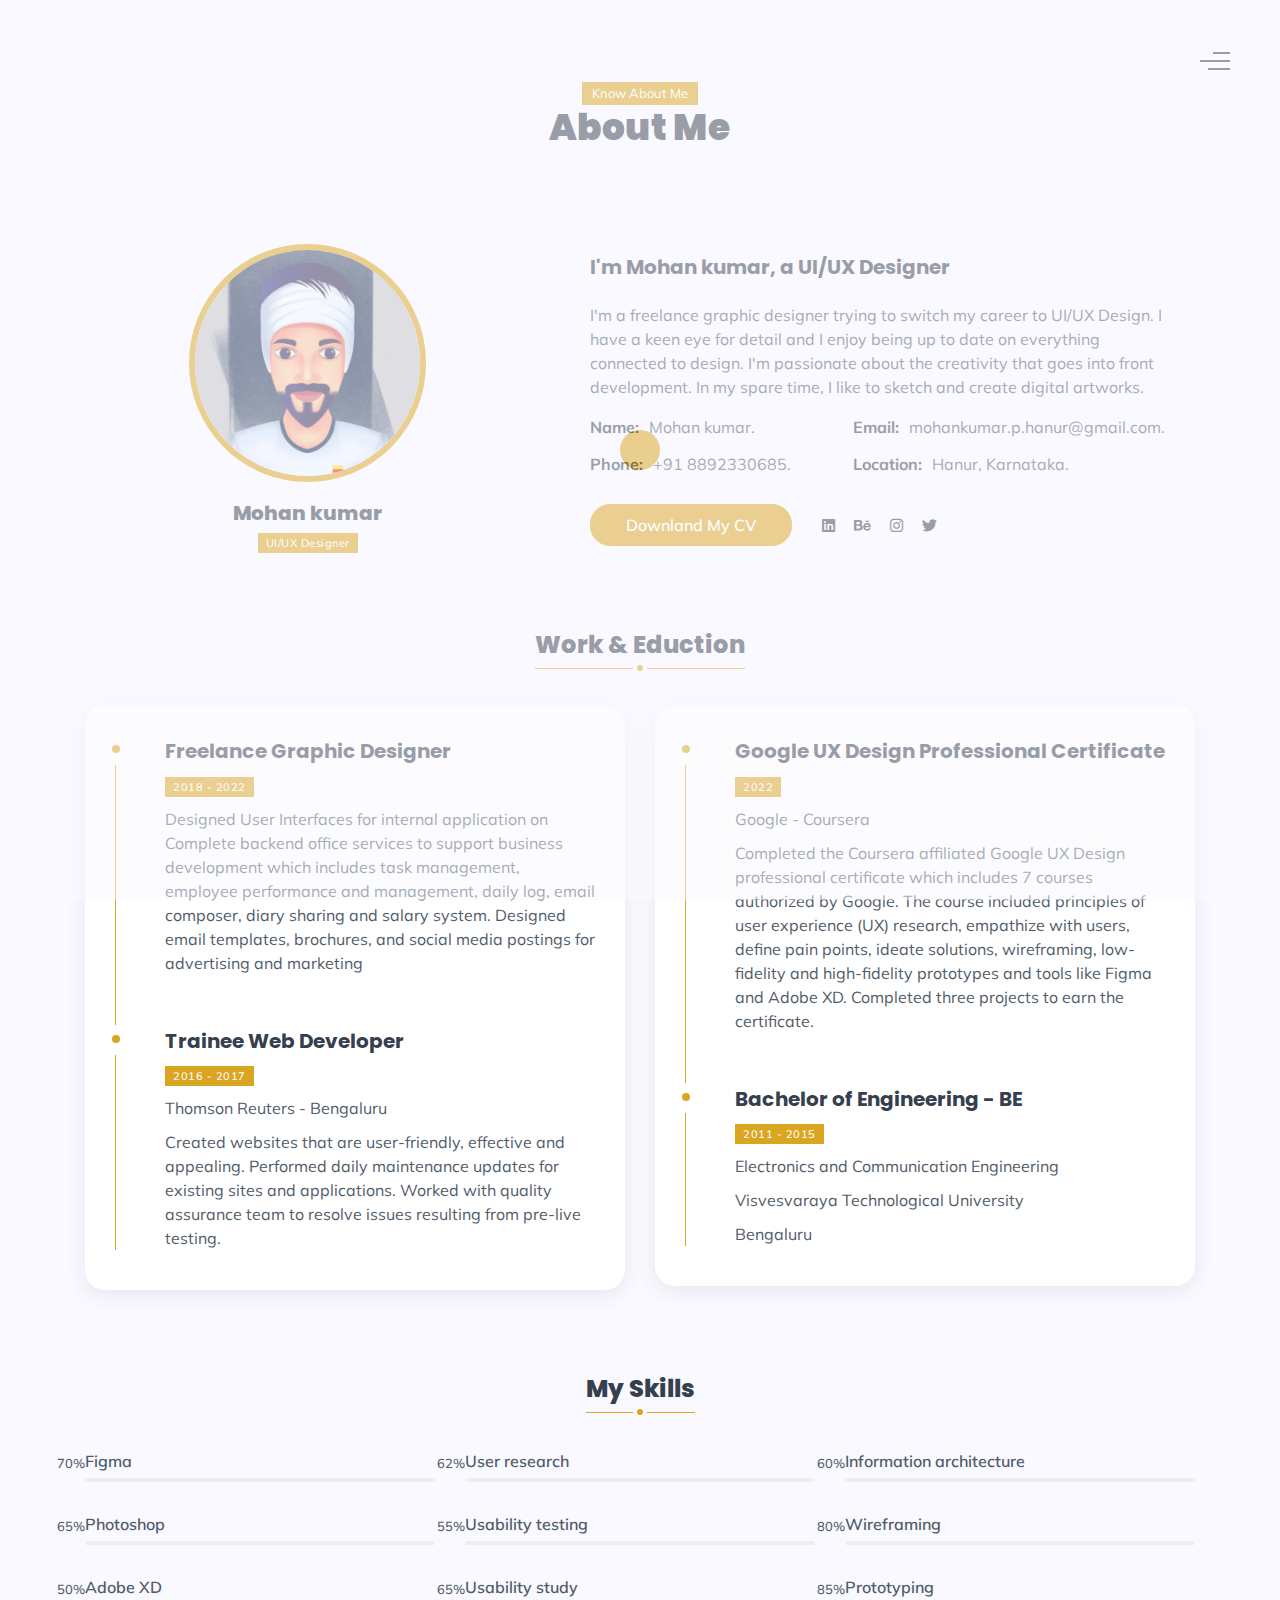
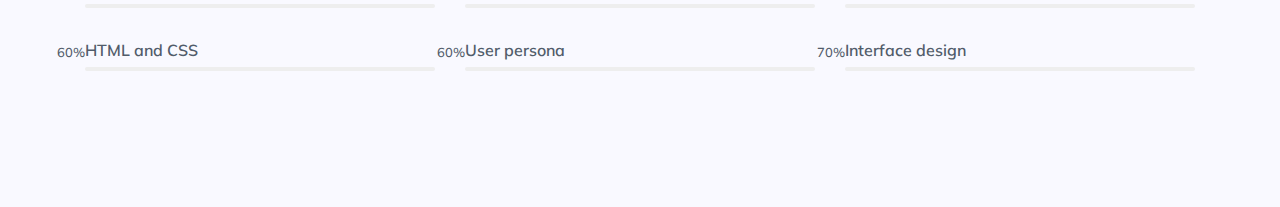
==== about.html @ a1be1181 "Updated portfolio" ====
<!doctype html>
<html lang="en">

<head>
    <!-- Meta -->
    <meta charset="UTF-8">
    <meta name="viewport" content="width=device-width, initial-scale=1.0">
    <meta http-equiv="X-UA-Compatible" content="ie=edge">

    <!-- favicon -->
    <link rel="icon" sizes="16x16" href="assets/img/faviconn.png">

    <!-- Title -->
    <title> Mohan kumar </title>

    <!-- CSS Plugins -->
    <link rel="stylesheet" href="assets/css/all.css">
    <link rel="stylesheet" href="assets/css/elegant-font-icons.css">
    <link rel="stylesheet" href="assets/css/bootstrap.min.css">
    <link rel="stylesheet" href="assets/css/magnific-popup.css">
    <link rel="stylesheet" href="assets/css/owl.carousel.css">
    <link rel="stylesheet" href="assets/css/animate.css">

    <!-- Font Google -->
    <link href="https://fonts.googleapis.com/css?family=Poppins:300,400,500,600,700,800,900&display=swap" rel="stylesheet">
    <link href="https://fonts.googleapis.com/css?family=Muli:300,400,500,600,700,800,900&display=swap" rel="stylesheet">

    <!-- main style -->
    <link rel="stylesheet" href="assets/css/style.css">
    <link rel="stylesheet" href="assets/css/colors/color-6.css">
    <link rel="stylesheet" href="assets/css/custom.css">
</head>

<body>

    <!--Menu-->
    <div class="main-menu fixed-top">
        <nav class="nav-menu">
            <ul class="menu">
                <li><a href="index.html">Home</a></li>
                <li><a href="about.html" class="active">About</a></li>
                
                <li><a href="works.html">Works</a></li>
                
                <li><a href="contact.html">Contact</a></li>
            </ul>
        </nav>
        <!--hamburger-menu-->
        <a class="hamburger-menu js-toggle-menu" href="#" >
            <div class="g-lines">
                <span class="line line-dark"></span>
                <span class="line line-dark"></span>
                <span class="line line-dark"></span>
            </div>
        </a>
    </div>

    <!-- About-->
    <div class="section">
        <div class="container">
            <!--Section title-->
            <div class="row" >
                <div class="col-12">
                    <div class="section-heading">
                        <p class="section-description bg-base-color">Know About Me</p>
                        <h2 class="section-title">About Me</h2>
                    </div>
                </div>
            </div>
            <!--about-info-->
            <div class="row d-flex align-items-center mb-50 wow customFadeInUp slow">
                <div class="col-lg-5">
                    <div class="row">
                        <div class="profile">
                            <img src="assets/img/bg/profile.jpg" alt="mohan">

                        </div>
                        <div class="follow">
                            <h5>Mohan kumar</h5>
                            <small class="bg-base-color"> UI/UX Designer</small>
                        </div>
                        <!-- <div class="col-6">
                            <div class="about-box">
                                <h2 class="base-color">120</h2>
                                <li><a href="#"><i class="fab fa-linkedin"></i></a></li>

                                <p>Projects Complated</p>
                            </div>
                        </div>
                        <div class="col-6">
                            <div class="about-box">
                                <h2 class="base-color">400</h2>
                                <p>Cups of coffee</p>
                            </div>
                        </div>
                        <div class="col-6">
                            <div class="about-box">
                                <h2 class="base-color">15</h2>
                                <p>awards won</p>
                            </div>
                        </div>
                        <div class="col-6">
                            <div class="about-box">
                                <h2 class="base-color">430</h2>
                                <p>Satisfied Clients</p>
                            </div>
                        </div> -->
                    </div> 
                </div>
                <div class="col-lg-7 ">
                    <div class="about-info">
                        <h5>I'm Mohan kumar, a UI/UX Designer</h5>
                        <p>I'm a freelance graphic designer trying to switch my career to UI/UX Design. 
                        I have a keen eye for detail and I enjoy being up to date on everything connected to design. I'm passionate about the creativity that goes into front development. 
                        In my spare time, I like to sketch and create digital artworks.</p>
                        <div class="g-listes">
                            <ul class="liste">
                                <li><span>Name:</span>Mohan kumar.</li>
                                <li><span>Phone:</span>+91 8892330685.</li>
                                
                            </ul>
                            <ul class="liste">
                                <li><span>Email:</span>mohankumar.p.hanur@gmail.com.</li>
                                <li><span>Location:</span>Hanur, Karnataka.</li>
                               
                            </ul>
                        </div>
                        <div class="g-bottom">
                            <a href="assets/pdf/Mohan_kumar_cv.pdf" class="btn-custom"  download>Downland My CV</a>
                            <ul class="social-icons  list-inline">
                                <li><a href="https://www.linkedin.com/in/mohan-kumar-p-51710995/" target="_blank"><i class="fab fa-linkedin"></i></a></li>
                                <li><a href="https://www.behance.net/mohanartsy" target="_blank"><i class="fab fa-behance"></i></a></li>
                                <li><a href="https://www.instagram.com/mohanartsy/" target="_blank"><i class="fab fa-instagram"></i></a></li>
                                
                                <li><a href="https://twitter.com/mohanartsy" target="_blank"><i class="fab fa-twitter"></i></a></li>
                                <!-- <li><a href="#"><i class="fab fa-dribbble"></i></a></li> -->
                            </ul>
                        </div>
                    </div>
                </div>
               
            </div>
          
            <!--Work & Eduction-->
            <div class="section-sub-heading">
                <h4 class="section-sub-title"> Work & Eduction</h4>
            </div>
            <div class="row mb-50">
                <div class="col-md-6 wow customFadeInUp  delay-0-2s slow">
                    <div class="timeline">
                        <div class="timeline-item">
                            <div class="icon"></div>
                            <div class="box">
                                <h5>Freelance Graphic Designer </h5>
                                <small class="bg-base-color"> 2018 - 2022</small>
                                <p>
                                    Designed User Interfaces for internal application on Complete backend office 
                                    services to support business development which includes task 
                                    management, employee performance and management, daily 
                                    log, email composer, diary sharing and salary system.
                                    Designed email templates, brochures, and social media postings for advertising and marketing
                                </p>
                            </div>
                        </div>
                        <div class="timeline-item">
                            <div class="icon"></div>
                            <div class="box">
                                <h5>Trainee Web Developer</h5>
                                <small class="bg-base-color"> 2016 - 2017</small>
                                <p>Thomson Reuters - Bengaluru</p>
                                <p>Created websites that are user-friendly, effective and appealing. 
                                    Performed daily maintenance updates for existing sites and applications.
                                    <!-- Fixed bugs from existing websites and implemented enhancements that significantly improved web functionality and speed. -->
                                    Worked with quality assurance team to resolve issues resulting from pre-live testing.
                                </p>
                            </div>
                        </div>
                        <!-- <div class="timeline-item">
                            <div class="icon"></div>
                            <div class="box ">
                                <h5>UI/UX Designer </h5>
                                <small class="bg-base-color"> 2004 - 2007</small>
                                <p>Lorem ipsum dolor sit amet, consectetur adipisicing elit. Optio quo repudiandae.</p>
                            </div>
                        </div> -->
                    </div>
                </div>
                <div class="col-md-6 wow customFadeInUp delay-0-4s slow">
                    <div class="timeline">
                        <div class="timeline-item">
                            <div class="icon"></div>
                            <div class="box ">
                                <h5>Google UX Design Professional Certificate</h5>
                                <small class="bg-base-color"> 2022</small>
                                <p>Google - Coursera</p>
                                <p>Completed the Coursera affiliated Google UX Design professional certificate which includes 7 courses authorized by Google.
                                    The course included principles of user experience (UX) research, empathize with users, define pain points, ideate solutions, wireframing, low-fidelity and high-fidelity prototypes
                                     and tools like Figma and Adobe XD.
                                    Completed three projects to earn the certificate.
                                </p>
                            </div>

                        </div>
                        <div class="timeline-item">
                            <div class="icon"> </div>
                            <div class="box ">
                                <h5>Bachelor of Engineering - BE</h5>
                                <small class="bg-base-color"> 2011 - 2015</small>
                                <p>Electronics and Communication Engineering</p>
                                <p>Visvesvaraya Technological University </p>
                                <p>Bengaluru</p>
                            </div>

                        </div>
                        <!-- <div class="timeline-item">
                            <div class="icon"></div>
                            <div class="box">
                                <h5>Specialization Course </h5>
                                <small class="bg-base-color"> 2004 - 2007</small>
                                <p>Lorem ipsum dolor sit amet, consectetur adipisicing elit. Optio quo repudiandae.</p>
                            </div>
                        </div> -->
                    </div>
                </div>
            </div>

            <!--Skills-->
            <div class="section-sub-heading">
                <h4 class="section-sub-title"> My Skills</h4>
            </div>
            <div class="row">
                <div class="col-md-4">
                    <!--skill-item-->
                    <div class="skill-item">
                        <p>Figma</p>
                        <div class="skill-progress">
                            <div class="skill-progress-bar bg-base-color" role="progressbar" aria-valuenow="70" aria-valuemin="0" aria-valuemax="100">
                                <span>70%</span>
                            </div>
                        </div>
                    </div>
            
                    <!--skill-item-->
                    <div class="skill-item">
                        <p>Photoshop</p>
                        <div class="skill-progress">
                            <div class="skill-progress-bar bg-base-color" role="progressbar" aria-valuenow="65" aria-valuemin="0" aria-valuemax="100">
                                <span>65%</span>
                            </div>
                        </div>
                    </div>
            
                    <!--skill-item-->
                    <div class="skill-item">
                        <p>Adobe XD </p>
                        <div class="skill-progress">
                            <div class="skill-progress-bar bg-base-color" role="progressbar" aria-valuenow="50" aria-valuemin="0" aria-valuemax="100">
                                <span>50%</span>
                            </div>
                        </div>
                    </div>
            
                    <!--skill-item-->
                    <div class="skill-item">
                        <p>HTML and CSS</p>
                        <div class="skill-progress">
                            <div class="skill-progress-bar bg-base-color" role="progressbar" aria-valuenow="60" aria-valuemin="0" aria-valuemax="100">
                                <span>60%</span>
                            </div>
                        </div>
                    </div>
                </div>
                <div class="col-md-4">
                    <!--skill-item-->
                    <div class="skill-item">
                        <p>User research</p>
                        <div class="skill-progress">
                            <div class="skill-progress-bar bg-base-color" role="progressbar" aria-valuenow="62" aria-valuemin="0" aria-valuemax="100">
                                <span>62%</span>
                            </div>
                        </div>
                    </div>
            
                    <!--skill-item-->
                    <div class="skill-item">
                        <p>Usability testing</p>
                        <div class="skill-progress">
                            <div class="skill-progress-bar bg-base-color" role="progressbar" aria-valuenow="65" aria-valuemin="0" aria-valuemax="100">
                                <span>55%</span>
                            </div>
                        </div>
                    </div>
            
                    <!--skill-item-->
                    <div class="skill-item">
                        <p>Usability study</p>
                        <div class="skill-progress">
                            <div class="skill-progress-bar bg-base-color" role="progressbar" aria-valuenow="65" aria-valuemin="0" aria-valuemax="100">
                                <span>65%</span>
                            </div>
                        </div>
                    </div>
            
                    <!--skill-item-->
                    <div class="skill-item">
                        <p>User persona</p>
                        <div class="skill-progress">
                            <div class="skill-progress-bar bg-base-color" role="progressbar" aria-valuenow="60" aria-valuemin="0" aria-valuemax="100">
                                <span>60%</span>
                            </div>
                        </div>
                    </div>
                </div>
                <div class="col-md-4">
                    <!--skill-item-->
                    <div class="skill-item">
                        <p>Information architecture</p>
                        <div class="skill-progress">
                            <div class="skill-progress-bar bg-base-color" role="progressbar" aria-valuenow="60" aria-valuemin="0" aria-valuemax="100">
                                <span>60%</span>
                            </div>
                        </div>
                    </div>
            
                    <!--skill-item-->
                    <div class="skill-item">
                        <p>Wireframing</p>
                        <div class="skill-progress">
                            <div class="skill-progress-bar bg-base-color" role="progressbar" aria-valuenow="80" aria-valuemin="0" aria-valuemax="100">
                                <span>80%</span>
                            </div>
                        </div>
                    </div>
            
                    <!--skill-item-->
                    <div class="skill-item">
                        <p>Prototyping</p>
                        <div class="skill-progress">
                            <div class="skill-progress-bar bg-base-color" role="progressbar" aria-valuenow="85" aria-valuemin="0" aria-valuemax="100">
                                <span>85%</span>
                            </div>
                        </div>
                    </div>
            
                    <!--skill-item-->
                    <div class="skill-item">
                        <p>Interface design</p>
                        <div class="skill-progress">
                            <div class="skill-progress-bar bg-base-color" role="progressbar" aria-valuenow="70" aria-valuemin="0" aria-valuemax="100">
                                <span>70%</span>
                            </div>
                        </div>
                    </div>
                </div>
            </div>
        </div>
    </div>

    <div class="copyright py-3">
        <div class="container">
            <div class="row ">
                <div class="col-lg-12 text-center">
                    <span class="wow customFadeInUp delay-0-4s slow" >© 2022 Mohan kumar — All Rights Reserved.</span>
                </div>
            </div>
        </div>
    </div>

    <!--loading -->
    <div class="loading">
        <div class="circle"></div>
    </div>


    <!-- jQuery first, then Popper.js, then Bootstrap JS -->
    <script src="assets/js/jquery-3.5.0.min.js"></script>
    <script src="assets/js/popper.min.js"></script>
    <script src="assets/js/bootstrap.min.js"></script>
    
    <!-- JS Plugins  -->
    <script src="assets/js/jquery.magnific-popup.min.js"></script>
    <script src="assets/js/owl.carousel.min.js"></script>
    <script src="assets/js/jquery.mixitup.js"></script>
    <script src="assets/js/wow.min.js"></script>
    <script src="assets/js/ajax-contact.js"></script>
    <script src="assets/js/jquery.animatedheadline.min.js"></script>
    <script src="assets/js/main.js"></script>


</body>

</html>
---- assets/css/elegant-font-icons.css ----
@font-face{font-family:eleganticons;src:url(../fonts/ElegantIcons.eot);src:url(../fonts/ElegantIcons.eot?#iefix) format('embedded-opentype'),url(../fonts/ElegantIcons.woff) format('woff'),url(../fonts/ElegantIcons.ttf) format('truetype'),url(../fonts/ElegantIcons.svg#ElegantIcons) format('svg');font-weight:400;font-style:normal}[data-icon]:before{font-family:eleganticons;content:attr(data-icon);speak:none;font-weight:400;font-variant:normal;text-transform:none;line-height:1;-webkit-font-smoothing:antialiased;-moz-osx-font-smoothing:grayscale}.arrow_up,.arrow_down,.arrow_left,.arrow_right,.arrow_left-up,.arrow_right-up,.arrow_right-down,.arrow_left-down,.arrow-up-down,.arrow_up-down_alt,.arrow_left-right_alt,.arrow_left-right,.arrow_expand_alt2,.arrow_expand_alt,.arrow_condense,.arrow_expand,.arrow_move,.arrow_carrot-up,.arrow_carrot-down,.arrow_carrot-left,.arrow_carrot-right,.arrow_carrot-2up,.arrow_carrot-2down,.arrow_carrot-2left,.arrow_carrot-2right,.arrow_carrot-up_alt2,.arrow_carrot-down_alt2,.arrow_carrot-left_alt2,.arrow_carrot-right_alt2,.arrow_carrot-2up_alt2,.arrow_carrot-2down_alt2,.arrow_carrot-2left_alt2,.arrow_carrot-2right_alt2,.arrow_triangle-up,.arrow_triangle-down,.arrow_triangle-left,.arrow_triangle-right,.arrow_triangle-up_alt2,.arrow_triangle-down_alt2,.arrow_triangle-left_alt2,.arrow_triangle-right_alt2,.arrow_back,.icon_minus-06,.icon_plus,.icon_close,.icon_check,.icon_minus_alt2,.icon_plus_alt2,.icon_close_alt2,.icon_check_alt2,.icon_zoom-out_alt,.icon_zoom-in_alt,.icon_search,.icon_box-empty,.icon_box-selected,.icon_minus-box,.icon_plus-box,.icon_box-checked,.icon_circle-empty,.icon_circle-slelected,.icon_stop_alt2,.icon_stop,.icon_pause_alt2,.icon_pause,.icon_menu,.icon_menu-square_alt2,.icon_menu-circle_alt2,.icon_ul,.icon_ol,.icon_adjust-horiz,.icon_adjust-vert,.icon_document_alt,.icon_documents_alt,.icon_pencil,.icon_pencil-edit_alt,.icon_pencil-edit,.icon_folder-alt,.icon_folder-open_alt,.icon_folder-add_alt,.icon_info_alt,.icon_error-oct_alt,.icon_error-circle_alt,.icon_error-triangle_alt,.icon_question_alt2,.icon_question,.icon_comment_alt,.icon_chat_alt,.icon_vol-mute_alt,.icon_volume-low_alt,.icon_volume-high_alt,.icon_quotations,.icon_quotations_alt2,.icon_clock_alt,.icon_lock_alt,.icon_lock-open_alt,.icon_key_alt,.icon_cloud_alt,.icon_cloud-upload_alt,.icon_cloud-download_alt,.icon_image,.icon_images,.icon_lightbulb_alt,.icon_gift_alt,.icon_house_alt,.icon_genius,.icon_mobile,.icon_tablet,.icon_laptop,.icon_desktop,.icon_camera_alt,.icon_mail_alt,.icon_cone_alt,.icon_ribbon_alt,.icon_bag_alt,.icon_creditcard,.icon_cart_alt,.icon_paperclip,.icon_tag_alt,.icon_tags_alt,.icon_trash_alt,.icon_cursor_alt,.icon_mic_alt,.icon_compass_alt,.icon_pin_alt,.icon_pushpin_alt,.icon_map_alt,.icon_drawer_alt,.icon_toolbox_alt,.icon_book_alt,.icon_calendar,.icon_film,.icon_table,.icon_contacts_alt,.icon_headphones,.icon_lifesaver,.icon_piechart,.icon_refresh,.icon_link_alt,.icon_link,.icon_loading,.icon_blocked,.icon_archive_alt,.icon_heart_alt,.icon_star_alt,.icon_star-half_alt,.icon_star,.icon_star-half,.icon_tools,.icon_tool,.icon_cog,.icon_cogs,.arrow_up_alt,.arrow_down_alt,.arrow_left_alt,.arrow_right_alt,.arrow_left-up_alt,.arrow_right-up_alt,.arrow_right-down_alt,.arrow_left-down_alt,.arrow_condense_alt,.arrow_expand_alt3,.arrow_carrot_up_alt,.arrow_carrot-down_alt,.arrow_carrot-left_alt,.arrow_carrot-right_alt,.arrow_carrot-2up_alt,.arrow_carrot-2dwnn_alt,.arrow_carrot-2left_alt,.arrow_carrot-2right_alt,.arrow_triangle-up_alt,.arrow_triangle-down_alt,.arrow_triangle-left_alt,.arrow_triangle-right_alt,.icon_minus_alt,.icon_plus_alt,.icon_close_alt,.icon_check_alt,.icon_zoom-out,.icon_zoom-in,.icon_stop_alt,.icon_menu-square_alt,.icon_menu-circle_alt,.icon_document,.icon_documents,.icon_pencil_alt,.icon_folder,.icon_folder-open,.icon_folder-add,.icon_folder_upload,.icon_folder_download,.icon_info,.icon_error-circle,.icon_error-oct,.icon_error-triangle,.icon_question_alt,.icon_comment,.icon_chat,.icon_vol-mute,.icon_volume-low,.icon_volume-high,.icon_quotations_alt,.icon_clock,.icon_lock,.icon_lock-open,.icon_key,.icon_cloud,.icon_cloud-upload,.icon_cloud-download,.icon_lightbulb,.icon_gift,.icon_house,.icon_camera,.icon_mail,.icon_cone,.icon_ribbon,.icon_bag,.icon_cart,.icon_tag,.icon_tags,.icon_trash,.icon_cursor,.icon_mic,.icon_compass,.icon_pin,.icon_pushpin,.icon_map,.icon_drawer,.icon_toolbox,.icon_book,.icon_contacts,.icon_archive,.icon_heart,.icon_profile,.icon_group,.icon_grid-2x2,.icon_grid-3x3,.icon_music,.icon_pause_alt,.icon_phone,.icon_upload,.icon_download,.social_facebook,.social_twitter,.social_pinterest,.social_googleplus,.social_tumblr,.social_tumbleupon,.social_wordpress,.social_instagram,.social_dribbble,.social_vimeo,.social_linkedin,.social_rss,.social_deviantart,.social_share,.social_myspace,.social_skype,.social_youtube,.social_picassa,.social_googledrive,.social_flickr,.social_blogger,.social_spotify,.social_delicious,.social_facebook_circle,.social_twitter_circle,.social_pinterest_circle,.social_googleplus_circle,.social_tumblr_circle,.social_stumbleupon_circle,.social_wordpress_circle,.social_instagram_circle,.social_dribbble_circle,.social_vimeo_circle,.social_linkedin_circle,.social_rss_circle,.social_deviantart_circle,.social_share_circle,.social_myspace_circle,.social_skype_circle,.social_youtube_circle,.social_picassa_circle,.social_googledrive_alt2,.social_flickr_circle,.social_blogger_circle,.social_spotify_circle,.social_delicious_circle,.social_facebook_square,.social_twitter_square,.social_pinterest_square,.social_googleplus_square,.social_tumblr_square,.social_stumbleupon_square,.social_wordpress_square,.social_instagram_square,.social_dribbble_square,.social_vimeo_square,.social_linkedin_square,.social_rss_square,.social_deviantart_square,.social_share_square,.social_myspace_square,.social_skype_square,.social_youtube_square,.social_picassa_square,.social_googledrive_square,.social_flickr_square,.social_blogger_square,.social_spotify_square,.social_delicious_square,.icon_printer,.icon_calulator,.icon_building,.icon_floppy,.icon_drive,.icon_search-2,.icon_id,.icon_id-2,.icon_puzzle,.icon_like,.icon_dislike,.icon_mug,.icon_currency,.icon_wallet,.icon_pens,.icon_easel,.icon_flowchart,.icon_datareport,.icon_briefcase,.icon_shield,.icon_percent,.icon_globe,.icon_globe-2,.icon_target,.icon_hourglass,.icon_balance,.icon_rook,.icon_printer-alt,.icon_calculator_alt,.icon_building_alt,.icon_floppy_alt,.icon_drive_alt,.icon_search_alt,.icon_id_alt,.icon_id-2_alt,.icon_puzzle_alt,.icon_like_alt,.icon_dislike_alt,.icon_mug_alt,.icon_currency_alt,.icon_wallet_alt,.icon_pens_alt,.icon_easel_alt,.icon_flowchart_alt,.icon_datareport_alt,.icon_briefcase_alt,.icon_shield_alt,.icon_percent_alt,.icon_globe_alt,.icon_clipboard{font-family:eleganticons;speak:none;font-style:normal;font-weight:400;font-variant:normal;text-transform:none;line-height:1;-webkit-font-smoothing:antialiased}.arrow_up:before{content:"\21"}.arrow_down:before{content:"\22"}.arrow_left:before{content:"\23"}.arrow_right:before{content:"\24"}.arrow_left-up:before{content:"\25"}.arrow_right-up:before{content:"\26"}.arrow_right-down:before{content:"\27"}.arrow_left-down:before{content:"\28"}.arrow-up-down:before{content:"\29"}.arrow_up-down_alt:before{content:"\2a"}.arrow_left-right_alt:before{content:"\2b"}.arrow_left-right:before{content:"\2c"}.arrow_expand_alt2:before{content:"\2d"}.arrow_expand_alt:before{content:"\2e"}.arrow_condense:before{content:"\2f"}.arrow_expand:before{content:"\30"}.arrow_move:before{content:"\31"}.arrow_carrot-up:before{content:"\32"}.arrow_carrot-down:before{content:"\33"}.arrow_carrot-left:before{content:"\34"}.arrow_carrot-right:before{content:"\35"}.arrow_carrot-2up:before{content:"\36"}.arrow_carrot-2down:before{content:"\37"}.arrow_carrot-2left:before{content:"\38"}.arrow_carrot-2right:before{content:"\39"}.arrow_carrot-up_alt2:before{content:"\3a"}.arrow_carrot-down_alt2:before{content:"\3b"}.arrow_carrot-left_alt2:before{content:"\3c"}.arrow_carrot-right_alt2:before{content:"\3d"}.arrow_carrot-2up_alt2:before{content:"\3e"}.arrow_carrot-2down_alt2:before{content:"\3f"}.arrow_carrot-2left_alt2:before{content:"\40"}.arrow_carrot-2right_alt2:before{content:"\41"}.arrow_triangle-up:before{content:"\42"}.arrow_triangle-down:before{content:"\43"}.arrow_triangle-left:before{content:"\44"}.arrow_triangle-right:before{content:"\45"}.arrow_triangle-up_alt2:before{content:"\46"}.arrow_triangle-down_alt2:before{content:"\47"}.arrow_triangle-left_alt2:before{content:"\48"}.arrow_triangle-right_alt2:before{content:"\49"}.arrow_back:before{content:"\4a"}.icon_minus-06:before{content:"\4b"}.icon_plus:before{content:"\4c"}.icon_close:before{content:"\4d"}.icon_check:before{content:"\4e"}.icon_minus_alt2:before{content:"\4f"}.icon_plus_alt2:before{content:"\50"}.icon_close_alt2:before{content:"\51"}.icon_check_alt2:before{content:"\52"}.icon_zoom-out_alt:before{content:"\53"}.icon_zoom-in_alt:before{content:"\54"}.icon_search:before{content:"\55"}.icon_box-empty:before{content:"\56"}.icon_box-selected:before{content:"\57"}.icon_minus-box:before{content:"\58"}.icon_plus-box:before{content:"\59"}.icon_box-checked:before{content:"\5a"}.icon_circle-empty:before{content:"\5b"}.icon_circle-slelected:before{content:"\5c"}.icon_stop_alt2:before{content:"\5d"}.icon_stop:before{content:"\5e"}.icon_pause_alt2:before{content:"\5f"}.icon_pause:before{content:"\60"}.icon_menu:before{content:"\61"}.icon_menu-square_alt2:before{content:"\62"}.icon_menu-circle_alt2:before{content:"\63"}.icon_ul:before{content:"\64"}.icon_ol:before{content:"\65"}.icon_adjust-horiz:before{content:"\66"}.icon_adjust-vert:before{content:"\67"}.icon_document_alt:before{content:"\68"}.icon_documents_alt:before{content:"\69"}.icon_pencil:before{content:"\6a"}.icon_pencil-edit_alt:before{content:"\6b"}.icon_pencil-edit:before{content:"\6c"}.icon_folder-alt:before{content:"\6d"}.icon_folder-open_alt:before{content:"\6e"}.icon_folder-add_alt:before{content:"\6f"}.icon_info_alt:before{content:"\70"}.icon_error-oct_alt:before{content:"\71"}.icon_error-circle_alt:before{content:"\72"}.icon_error-triangle_alt:before{content:"\73"}.icon_question_alt2:before{content:"\74"}.icon_question:before{content:"\75"}.icon_comment_alt:before{content:"\76"}.icon_chat_alt:before{content:"\77"}.icon_vol-mute_alt:before{content:"\78"}.icon_volume-low_alt:before{content:"\79"}.icon_volume-high_alt:before{content:"\7a"}.icon_quotations:before{content:"\7b"}.icon_quotations_alt2:before{content:"\7c"}.icon_clock_alt:before{content:"\7d"}.icon_lock_alt:before{content:"\7e"}.icon_lock-open_alt:before{content:"\e000"}.icon_key_alt:before{content:"\e001"}.icon_cloud_alt:before{content:"\e002"}.icon_cloud-upload_alt:before{content:"\e003"}.icon_cloud-download_alt:before{content:"\e004"}.icon_image:before{content:"\e005"}.icon_images:before{content:"\e006"}.icon_lightbulb_alt:before{content:"\e007"}.icon_gift_alt:before{content:"\e008"}.icon_house_alt:before{content:"\e009"}.icon_genius:before{content:"\e00a"}.icon_mobile:before{content:"\e00b"}.icon_tablet:before{content:"\e00c"}.icon_laptop:before{content:"\e00d"}.icon_desktop:before{content:"\e00e"}.icon_camera_alt:before{content:"\e00f"}.icon_mail_alt:before{content:"\e010"}.icon_cone_alt:before{content:"\e011"}.icon_ribbon_alt:before{content:"\e012"}.icon_bag_alt:before{content:"\e013"}.icon_creditcard:before{content:"\e014"}.icon_cart_alt:before{content:"\e015"}.icon_paperclip:before{content:"\e016"}.icon_tag_alt:before{content:"\e017"}.icon_tags_alt:before{content:"\e018"}.icon_trash_alt:before{content:"\e019"}.icon_cursor_alt:before{content:"\e01a"}.icon_mic_alt:before{content:"\e01b"}.icon_compass_alt:before{content:"\e01c"}.icon_pin_alt:before{content:"\e01d"}.icon_pushpin_alt:before{content:"\e01e"}.icon_map_alt:before{content:"\e01f"}.icon_drawer_alt:before{content:"\e020"}.icon_toolbox_alt:before{content:"\e021"}.icon_book_alt:before{content:"\e022"}.icon_calendar:before{content:"\e023"}.icon_film:before{content:"\e024"}.icon_table:before{content:"\e025"}.icon_contacts_alt:before{content:"\e026"}.icon_headphones:before{content:"\e027"}.icon_lifesaver:before{content:"\e028"}.icon_piechart:before{content:"\e029"}.icon_refresh:before{content:"\e02a"}.icon_link_alt:before{content:"\e02b"}.icon_link:before{content:"\e02c"}.icon_loading:before{content:"\e02d"}.icon_blocked:before{content:"\e02e"}.icon_archive_alt:before{content:"\e02f"}.icon_heart_alt:before{content:"\e030"}.icon_star_alt:before{content:"\e031"}.icon_star-half_alt:before{content:"\e032"}.icon_star:before{content:"\e033"}.icon_star-half:before{content:"\e034"}.icon_tools:before{content:"\e035"}.icon_tool:before{content:"\e036"}.icon_cog:before{content:"\e037"}.icon_cogs:before{content:"\e038"}.arrow_up_alt:before{content:"\e039"}.arrow_down_alt:before{content:"\e03a"}.arrow_left_alt:before{content:"\e03b"}.arrow_right_alt:before{content:"\e03c"}.arrow_left-up_alt:before{content:"\e03d"}.arrow_right-up_alt:before{content:"\e03e"}.arrow_right-down_alt:before{content:"\e03f"}.arrow_left-down_alt:before{content:"\e040"}.arrow_condense_alt:before{content:"\e041"}.arrow_expand_alt3:before{content:"\e042"}.arrow_carrot_up_alt:before{content:"\e043"}.arrow_carrot-down_alt:before{content:"\e044"}.arrow_carrot-left_alt:before{content:"\e045"}.arrow_carrot-right_alt:before{content:"\e046"}.arrow_carrot-2up_alt:before{content:"\e047"}.arrow_carrot-2dwnn_alt:before{content:"\e048"}.arrow_carrot-2left_alt:before{content:"\e049"}.arrow_carrot-2right_alt:before{content:"\e04a"}.arrow_triangle-up_alt:before{content:"\e04b"}.arrow_triangle-down_alt:before{content:"\e04c"}.arrow_triangle-left_alt:before{content:"\e04d"}.arrow_triangle-right_alt:before{content:"\e04e"}.icon_minus_alt:before{content:"\e04f"}.icon_plus_alt:before{content:"\e050"}.icon_close_alt:before{content:"\e051"}.icon_check_alt:before{content:"\e052"}.icon_zoom-out:before{content:"\e053"}.icon_zoom-in:before{content:"\e054"}.icon_stop_alt:before{content:"\e055"}.icon_menu-square_alt:before{content:"\e056"}.icon_menu-circle_alt:before{content:"\e057"}.icon_document:before{content:"\e058"}.icon_documents:before{content:"\e059"}.icon_pencil_alt:before{content:"\e05a"}.icon_folder:before{content:"\e05b"}.icon_folder-open:before{content:"\e05c"}.icon_folder-add:before{content:"\e05d"}.icon_folder_upload:before{content:"\e05e"}.icon_folder_download:before{content:"\e05f"}.icon_info:before{content:"\e060"}.icon_error-circle:before{content:"\e061"}.icon_error-oct:before{content:"\e062"}.icon_error-triangle:before{content:"\e063"}.icon_question_alt:before{content:"\e064"}.icon_comment:before{content:"\e065"}.icon_chat:before{content:"\e066"}.icon_vol-mute:before{content:"\e067"}.icon_volume-low:before{content:"\e068"}.icon_volume-high:before{content:"\e069"}.icon_quotations_alt:before{content:"\e06a"}.icon_clock:before{content:"\e06b"}.icon_lock:before{content:"\e06c"}.icon_lock-open:before{content:"\e06d"}.icon_key:before{content:"\e06e"}.icon_cloud:before{content:"\e06f"}.icon_cloud-upload:before{content:"\e070"}.icon_cloud-download:before{content:"\e071"}.icon_lightbulb:before{content:"\e072"}.icon_gift:before{content:"\e073"}.icon_house:before{content:"\e074"}.icon_camera:before{content:"\e075"}.icon_mail:before{content:"\e076"}.icon_cone:before{content:"\e077"}.icon_ribbon:before{content:"\e078"}.icon_bag:before{content:"\e079"}.icon_cart:before{content:"\e07a"}.icon_tag:before{content:"\e07b"}.icon_tags:before{content:"\e07c"}.icon_trash:before{content:"\e07d"}.icon_cursor:before{content:"\e07e"}.icon_mic:before{content:"\e07f"}.icon_compass:before{content:"\e080"}.icon_pin:before{content:"\e081"}.icon_pushpin:before{content:"\e082"}.icon_map:before{content:"\e083"}.icon_drawer:before{content:"\e084"}.icon_toolbox:before{content:"\e085"}.icon_book:before{content:"\e086"}.icon_contacts:before{content:"\e087"}.icon_archive:before{content:"\e088"}.icon_heart:before{content:"\e089"}.icon_profile:before{content:"\e08a"}.icon_group:before{content:"\e08b"}.icon_grid-2x2:before{content:"\e08c"}.icon_grid-3x3:before{content:"\e08d"}.icon_music:before{content:"\e08e"}.icon_pause_alt:before{content:"\e08f"}.icon_phone:before{content:"\e090"}.icon_upload:before{content:"\e091"}.icon_download:before{content:"\e092"}.social_facebook:before{content:"\e093"}.social_twitter:before{content:"\e094"}.social_pinterest:before{content:"\e095"}.social_googleplus:before{content:"\e096"}.social_tumblr:before{content:"\e097"}.social_tumbleupon:before{content:"\e098"}.social_wordpress:before{content:"\e099"}.social_instagram:before{content:"\e09a"}.social_dribbble:before{content:"\e09b"}.social_vimeo:before{content:"\e09c"}.social_linkedin:before{content:"\e09d"}.social_rss:before{content:"\e09e"}.social_deviantart:before{content:"\e09f"}.social_share:before{content:"\e0a0"}.social_myspace:before{content:"\e0a1"}.social_skype:before{content:"\e0a2"}.social_youtube:before{content:"\e0a3"}.social_picassa:before{content:"\e0a4"}.social_googledrive:before{content:"\e0a5"}.social_flickr:before{content:"\e0a6"}.social_blogger:before{content:"\e0a7"}.social_spotify:before{content:"\e0a8"}.social_delicious:before{content:"\e0a9"}.social_facebook_circle:before{content:"\e0aa"}.social_twitter_circle:before{content:"\e0ab"}.social_pinterest_circle:before{content:"\e0ac"}.social_googleplus_circle:before{content:"\e0ad"}.social_tumblr_circle:before{content:"\e0ae"}.social_stumbleupon_circle:before{content:"\e0af"}.social_wordpress_circle:before{content:"\e0b0"}.social_instagram_circle:before{content:"\e0b1"}.social_dribbble_circle:before{content:"\e0b2"}.social_vimeo_circle:before{content:"\e0b3"}.social_linkedin_circle:before{content:"\e0b4"}.social_rss_circle:before{content:"\e0b5"}.social_deviantart_circle:before{content:"\e0b6"}.social_share_circle:before{content:"\e0b7"}.social_myspace_circle:before{content:"\e0b8"}.social_skype_circle:before{content:"\e0b9"}.social_youtube_circle:before{content:"\e0ba"}.social_picassa_circle:before{content:"\e0bb"}.social_googledrive_alt2:before{content:"\e0bc"}.social_flickr_circle:before{content:"\e0bd"}.social_blogger_circle:before{content:"\e0be"}.social_spotify_circle:before{content:"\e0bf"}.social_delicious_circle:before{content:"\e0c0"}.social_facebook_square:before{content:"\e0c1"}.social_twitter_square:before{content:"\e0c2"}.social_pinterest_square:before{content:"\e0c3"}.social_googleplus_square:before{content:"\e0c4"}.social_tumblr_square:before{content:"\e0c5"}.social_stumbleupon_square:before{content:"\e0c6"}.social_wordpress_square:before{content:"\e0c7"}.social_instagram_square:before{content:"\e0c8"}.social_dribbble_square:before{content:"\e0c9"}.social_vimeo_square:before{content:"\e0ca"}.social_linkedin_square:before{content:"\e0cb"}.social_rss_square:before{content:"\e0cc"}.social_deviantart_square:before{content:"\e0cd"}.social_share_square:before{content:"\e0ce"}.social_myspace_square:before{content:"\e0cf"}.social_skype_square:before{content:"\e0d0"}.social_youtube_square:before{content:"\e0d1"}.social_picassa_square:before{content:"\e0d2"}.social_googledrive_square:before{content:"\e0d3"}.social_flickr_square:before{content:"\e0d4"}.social_blogger_square:before{content:"\e0d5"}.social_spotify_square:before{content:"\e0d6"}.social_delicious_square:before{content:"\e0d7"}.icon_printer:before{content:"\e103"}.icon_calulator:before{content:"\e0ee"}.icon_building:before{content:"\e0ef"}.icon_floppy:before{content:"\e0e8"}.icon_drive:before{content:"\e0ea"}.icon_search-2:before{content:"\e101"}.icon_id:before{content:"\e107"}.icon_id-2:before{content:"\e108"}.icon_puzzle:before{content:"\e102"}.icon_like:before{content:"\e106"}.icon_dislike:before{content:"\e0eb"}.icon_mug:before{content:"\e105"}.icon_currency:before{content:"\e0ed"}.icon_wallet:before{content:"\e100"}.icon_pens:before{content:"\e104"}.icon_easel:before{content:"\e0e9"}.icon_flowchart:before{content:"\e109"}.icon_datareport:before{content:"\e0ec"}.icon_briefcase:before{content:"\e0fe"}.icon_shield:before{content:"\e0f6"}.icon_percent:before{content:"\e0fb"}.icon_globe:before{content:"\e0e2"}.icon_globe-2:before{content:"\e0e3"}.icon_target:before{content:"\e0f5"}.icon_hourglass:before{content:"\e0e1"}.icon_balance:before{content:"\e0ff"}.icon_rook:before{content:"\e0f8"}.icon_printer-alt:before{content:"\e0fa"}.icon_calculator_alt:before{content:"\e0e7"}.icon_building_alt:before{content:"\e0fd"}.icon_floppy_alt:before{content:"\e0e4"}.icon_drive_alt:before{content:"\e0e5"}.icon_search_alt:before{content:"\e0f7"}.icon_id_alt:before{content:"\e0e0"}.icon_id-2_alt:before{content:"\e0fc"}.icon_puzzle_alt:before{content:"\e0f9"}.icon_like_alt:before{content:"\e0dd"}.icon_dislike_alt:before{content:"\e0f1"}.icon_mug_alt:before{content:"\e0dc"}.icon_currency_alt:before{content:"\e0f3"}.icon_wallet_alt:before{content:"\e0d8"}.icon_pens_alt:before{content:"\e0db"}.icon_easel_alt:before{content:"\e0f0"}.icon_flowchart_alt:before{content:"\e0df"}.icon_datareport_alt:before{content:"\e0f2"}.icon_briefcase_alt:before{content:"\e0f4"}.icon_shield_alt:before{content:"\e0d9"}.icon_percent_alt:before{content:"\e0da"}.icon_globe_alt:before{content:"\e0de"}.icon_clipboard:before{content:"\e0e6"}.glyph{float:left;text-align:center;padding:.75em;margin:.4em 1.5em .75em 0;width:6em;text-shadow:none}.glyph_big{font-size:128px;color:#59c5dc;float:left;margin-right:20px}.glyph div{padding-bottom:10px}.glyph input{font-family:consolas,monospace;font-size:12px;width:100%;text-align:center;border:0;box-shadow:0 0 0 1px #ccc;padding:.2em;-moz-border-radius:5px;-webkit-border-radius:5px}.centered{margin-left:auto;margin-right:auto}.glyph .fs1{font-size:2em}
---- assets/css/style.css ----
/* -----------------------------------------------
				CSS Styles 
--------------------------------------------------

    Template Name: Elmiz - Personal Portfolio Template
    
--------------------------------------------------

Table of Content

    - Global
    - Section
    - Menu
    - Home
    - About
    - Services
    - Works
    - Blog
    - Blog-single
	- Contact 
	- Preloader 
    - Responsive
    - Dark
 

----------------------------------- */
/* -----------------------------------
		 Global
----------------------------------- */
* {
  margin: 0;
  padding: 0;
  font-family: inherit;
  outline: none !important;
  list-style: none !important;
}

*:after,
*:before {
  -webkit-box-sizing: border-box;
          box-sizing: border-box;
  padding: 0;
  margin: 0;
}

html {
  scroll-behavior: smooth;
}

body {
  font-family: "Muli", sans-serif;
  font-size: 16px;
  background-color: #F9F9FF;
  color: #515c6a;
  font-weight: 400;
}

h1, h2, h3, h4, h5, h6 {
  font-family: "Poppins", sans-serif;
  font-weight: 700;
  line-height: 1.618;
  color: #35404e;
  margin: 0;
}

h1 {
  font-size: 40px;
}

h2 {
  font-size: 36px;
}

h3 {
  font-size: 28px;
}

h4 {
  font-size: 24px;
}

h5 {
  font-size: 20px;
}

h6 {
  font-size: 16px;
}

a {
  text-decoration: none;
  color: inherit;
}

a:hover, a:focus {
  text-decoration: none;
  color: #f21e4e;
}

.base-color {
  color: #f21e4e;
}

.bg-base-color {
  background-color: #f21e4e;
}

.max-width-400 {
  max-width: 400px;
}

img {
  max-width: 100%;
  height: auto;
}

ul {
  margin-bottom: 0;
}

.list-inline li {
  display: inline-block;
}

/* margin */
.mb-50 {
  margin-bottom: 50px;
}

.mb-40 {
  margin-bottom: 40px;
}

.mb-30 {
  margin-bottom: 30px;
}

.mb-20 {
  margin-bottom: 20px;
}

.mt-40 {
  margin-top: 40px;
}

/*  Buttons  */
.btn-custom {
  cursor: pointer;
  display: -webkit-inline-box;
  display: -ms-inline-flexbox;
  display: inline-flex;
  -webkit-box-align: center;
      -ms-flex-align: center;
          align-items: center;
  position: relative;
  text-align: center;
  white-space: nowrap;
  vertical-align: middle;
  font-size: 16px;
  font-weight: 600;
  line-height: 24px;
  padding: 8px 35px;
  text-transform: capitalize;
  z-index: 1;
  border-radius: 20px;
  background-color: #f21e4e;
  color: #ffffff;
  border: 1px solid #f21e4e;
  -webkit-transition: all 0.5s ease;
  transition: all 0.5s ease;
  margin: 0 20px;
}

.btn-custom:hover, .btn-custom:focus {
  color: #f21e4e;
  background-color: transparent;
  outline: none;
}


/*  Logo  */
.main-logo {
  position: absolute;
  padding-top: 40px;
  right: 0;
  left: 0;
  z-index: 1000;
}

.main-logo .logo {
  font-weight: 600;
  font-size: 22px;
  font-family: "Poppins", sans-serif;
  background-color: transparent;
  color: #f21e4e;
 
  border-radius: 50%;
  display: inline-block;
  line-height: 45px;
  
  text-align: center;
}

.main-logo .logo:hover {
  color: #f21e4e;
}

.main-logo .logo-white {
  background-color: transparent;
  color: #ffffff !important;
  border: 2px solid #ffffff !important;
}

.main-logo .logo-white:hover {
  color: #ffffff;
}

/* animation */
.customFadeInUp {
  -webkit-animation-name: customFadeInUp;
          animation-name: customFadeInUp;
}

@-webkit-keyframes customFadeInUp {
  from {
    opacity: 0;
    -webkit-transform: translate3d(0, 100px, 0);
            transform: translate3d(0, 100px, 0);
  }
  to {
    opacity: 1;
    -webkit-transform: translate3d(0, 0, 0);
            transform: translate3d(0, 0, 0);
  }
}

@keyframes customFadeInUp {
  from {
    opacity: 0;
    -webkit-transform: translate3d(0, 100px, 0);
            transform: translate3d(0, 100px, 0);
  }
  to {
    opacity: 1;
    -webkit-transform: translate3d(0, 0, 0);
            transform: translate3d(0, 0, 0);
  }
}

.slow {
  -webkit-animation-duration: 1.5s;
          animation-duration: 1.5s;
}

.delay-0-2s {
  -webkit-animation-delay: 0.2s;
          animation-delay: 0.2s;
}

.delay-0-3s {
  -webkit-animation-delay: 0.3s;
          animation-delay: 0.3s;
}

.delay-0-4s {
  -webkit-animation-delay: 0.4s;
          animation-delay: 0.4s;
}

.delay-0-5s {
  -webkit-animation-delay: 0.5s;
          animation-delay: 0.5s;
}

.delay-0-6s {
  -webkit-animation-delay: 0.6s;
          animation-delay: 0.6s;
}

.delay-0-7s {
  -webkit-animation-delay: 0.7s;
          animation-delay: 0.7s;
}

.delay-0-8s {
  -webkit-animation-delay: 0.8s;
          animation-delay: 0.8s;
}

.delay-0-9s {
  -webkit-animation-delay: 0.9s;
          animation-delay: 0.9s;
}

.delay-0-10s {
  -webkit-animation-delay: 1s;
          animation-delay: 1s;
}

/* ------------------------------
		 Section
------------------------------ */
.section {
  padding: 80px 0px 50px 0px;
}

.section-heading {
  text-align: center;
  margin-bottom: 75px;
}

.section-heading h2 {
  line-height: 1;
}

.section-description {
  display: inline-block;
  line-height: 1;
  margin-bottom: 5px;
  color: #ffffff;
  border-radius: 0px;
  position: relative;
  padding: 5px 10px;
  font-size: 13px;
}

.section-title {
  font-weight: 900;
  color: #35404e;
}

.section-sub-heading {
  margin: auto;
  text-align: center;
  margin-bottom: 40px;
}

.section-sub-title {
  font-weight: 800;
  position: relative;
  margin: auto;
  text-align: center;
  display: inline-block;
}

.section-sub-title:after {
  position: absolute;
  content: "";
  left: 0px;
  top: auto;
  width: 100%;
  height: 1px;
  bottom: -4px;
  background-color: #f21e4e;
  z-index: -1;
}

.section-sub-title:before {
  position: absolute;
  content: "";
  left: 0;
  top: auto;
  width: 14px;
  height: 14px;
  bottom: -10px;
  border-radius: 50%;
  background-color: #f21e4e;
  right: 0;
  margin: auto;
  z-index: 2;
  border: 4px solid #F9F9FF;
}

/* -----------------------------------
		Menu
----------------------------------- */
.main-menu {
  padding-top: 40px;
}

.main-menu .menu {
  background-color: #ffffff;
  display: none;
  list-style: none;
  margin: 0;
  padding: 0px 20px;
  position: absolute;
  top: 86px;
  width: 150px;
  right: 50px;
  -webkit-box-shadow: 0px 5px 20px 0px rgba(69, 67, 96, 0.1);
          box-shadow: 0px 5px 20px 0px rgba(69, 67, 96, 0.1);
}

.main-menu .menu li {
  padding-top: 15px;
}

.main-menu .menu li:first-child {
  padding-top: 20px;
}

.main-menu .menu li:last-child {
  padding-bottom: 20px;
}

.main-menu .menu li a {
  display: block;
  text-align: left;
  text-decoration: none;
  color: #35404e;
  -webkit-transition: all 0.3s ease-in-out;
  transition: all 0.3s ease-in-out;
}

.main-menu .menu li a.active {
  position: relative;
  color: #f21e4e;
}

.main-menu .menu li a.active:after {
  position: absolute;
  content: "";
  left: 0px;
  top: 0px;
  width: 2px;
  height: 100%;
  background-color: #f21e4e;
  margin-left: -20px;
  bottom: 0;
}

.main-menu .hamburger-menu {
  display: inline-block;
  -webkit-transition: all 0.3s ease-in-out;
  transition: all 0.3s ease-in-out;
  position: absolute;
  right: 50px;
  top: 40px;
  margin-left: auto;
  height: 45px;
}

.main-menu .hamburger-menu:hover {
  cursor: pointer;
}

.main-menu .hamburger-menu .g-lines {
  padding-top: 12px;
}

.main-menu .hamburger-menu .line {
  background: #ffffff;
  display: block;
  height: 2px;
  margin: 0 0 6px;
  width: 30px;
  margin-left: auto;
  text-align: left;
  -webkit-transition: all 0.3s ease-in-out;
  transition: all 0.3s ease-in-out;
}

.main-menu .hamburger-menu .line:first-child {
  width: 17px;
}

.main-menu .hamburger-menu .line:nth-child(3) {
  width: 22px;
}

.main-menu .hamburger-menu .line-dark {
  background: #35404e;
}

.main-menu .hamburger-menu.open .line {
  margin: 0 0 5px;
}

.main-menu .hamburger-menu.open .line:first-child {
  -webkit-transform: rotate(45deg);
          transform: rotate(45deg);
  -webkit-transform-origin: 4px;
          transform-origin: 4px;
  width: 30px;
}

.main-menu .hamburger-menu.open .line:nth-child(2) {
  opacity: 0;
}

.main-menu .hamburger-menu.open .line:nth-child(3) {
  -webkit-transform: rotate(-45deg);
          transform: rotate(-45deg);
  -webkit-transform-origin: 8px;
          transform-origin: 8px;
  width: 30px;
}

.main-menu-left .menu {
  left: 50px !important;
}

.main-menu-left .hamburger-menu {
  left: 50px !important;
  right: auto !important;
}

.main-menu-left .hamburger-menu .line {
  margin-left: 0;
}

/* ------------------------------
		 Home
------------------------------ */
.home {
  height: 100vh;
  background-position: center center;
  background-size: cover;
  position: relative;
  z-index: 1;
}

.home:after {
  position: absolute;
  content: "";
  left: 0;
  top: 0;
  width: 100%;
  height: 100%;
  background-color: #000000;
  z-index: -1;
}

.home-banner {
  text-align: center;
  margin-top: 15px;
}

.home-banner h6 {
  color: #eee;
  margin-bottom: 25px;
  font-weight: 400;
}

.home-banner h1 {
  margin-bottom: 25px;
  color: #ffffff;
  letter-spacing: 0.5px;
  font-weight: 800;
  text-align: center;
}

.home-banner h1.cd-headline {
  font-size: 40px;
  font-weight: 800;
}

.home-banner h1.cd-headline span {
  padding: 0;
}

.home-banner h1.cd-headline .cd-words-wrapper {
  text-align: center;
}

.home-banner h1.cd-headline .cd-words-wrapper:after {
  background-color: transparent;
}

.home-banner p {
  color: #ffffff;
  margin: auto auto 30px auto;
}

.home-banner .social-icons {
  margin-bottom: 30px;
  z-index: 1;
  position: relative;
}

.home-banner .social-icons li {
  margin-right: 20px;
  width: 35px;
  height: 35px;
  background-color: rgba(255, 255, 255, 0.1);
  border-radius: 50%;
  text-align: center;
}

.home-banner .social-icons li i {
  color: #eee;
  line-height: 35px;
  font-size: 15px;
}

.home-banner .social-icons li i:hover {
  color: #f21e4e;
}

.home-banner .social-icons li:last-child {
  margin-right: 0px;
}

.home-banner .g-buttons .btn-custom {
  margin-right: 20px;
}

.home .copyright {
  position: absolute;
  bottom: 0;
  margin: auto;
  width: 100%;
 
}

.home .copyright span {
  font-size: 15px;
  color: #eee;
  margin-bottom: 0;
  font-weight: 400;
  letter-spacing: 0.3px;
}

.home .copyright span .sel {
  padding: 0px 4px;
  opacity: 0.5;
}

.home-1:after {
  opacity: 0;
}

.home-2:after {
  opacity: 0.5;
}

.home-3:after {
  top: 0;
  left: -50%;
  opacity: 0.6;
  width: 100%;
  -webkit-transition: all 0.5s cubic-bezier(0.7, 0, 0.3, 1);
  transition: all 0.5s cubic-bezier(0.7, 0, 0.3, 1);
  -webkit-transform: skew(-15deg, 0deg);
          transform: skew(-15deg, 0deg);
}

.home-4 {
  background-color: #F9F9FF;
  overflow: hidden;
}

.home-4:after {
  top: 0;
  left: 50%;
  opacity: 1;
  width: 100%;
  background-color: #f21e4e;
  -webkit-transition: all 0.5s cubic-bezier(0.7, 0, 0.3, 1);
  transition: all 0.5s cubic-bezier(0.7, 0, 0.3, 1);
  -webkit-transform: skew(-15deg, 0deg);
          transform: skew(-15deg, 0deg);
  z-index: -1;
}

.home-4 .home-banner h1 {
  color: #35404e;
}

.home-4 .home-banner p, .home-4 .home-banner .social-icons i, .home-4 .home-banner h6 {
  color: #35404e;
}

.home-4 .home-banner .social-icons li {
  background-color: rgba(53, 64, 78, 0.1);
}

.home-4 .hero {
  position: absolute;
  right: 0px;
  top: 0;
  width: 100%;
  height: 100%;
  background-position: center bottom;
  background-size: cover;
}

.home-4 .copyright span {
  color: #35404e;
}

.home-5 {
  background-color: #f21e4e;
  background-position: center bottom;
}

.home-5:after {
  top: 0;
  left: -50%;
  opacity: 0.1;
  width: 100%;
  -webkit-transition: all 0.5s cubic-bezier(0.7, 0, 0.3, 1);
  transition: all 0.5s cubic-bezier(0.7, 0, 0.3, 1);
  -webkit-transform: skew(-15deg, 0deg);
          transform: skew(-15deg, 0deg);
}

.home-5 .home-banner h1 {
  color: #ffffff;
}

.home-5 .home-banner p, .home-5 .home-banner .social-icons i, .home-5 .home-banner h6 {
  color: #ffffff;
}

.home-5 .home-banner .social-icons li {
  background-color: rgba(255, 255, 255, 0.1);
}

.home-5 .home-banner .social-icons li i:hover {
  color: #ffffff;
}

.home-5 .home-banner .btn-custom {
  background-color: #ffffff;
  color: #35404e;
  border: 1px solid #ffffff;
}

.home-5 .home-banner .btn-custom:hover {
  background-color: transparent;
  color: #ffffff;
}

.home-5 .copyright p {
  color: #ffffff;
}

.home-6:after {
  opacity: 0;
}

.home-6 .home-banner h1 {
  color: #35404e;
}

.home-6 .home-banner p, .home-6 .home-banner .social-icons i, .home-6 .home-banner h6 {
  color: #35404e;
}

.home-6 .home-banner .social-icons li {
  background-color: rgba(53, 64, 78, 0.1);
}

.home-6 .copyright span {
  color: #35404e;
}

.home-dark {
  background-color: #353353;
}

.home-dark:after {
  opacity: 0;
}

/* ------------------------------
		About
------------------------------ */
.about-hero {
  margin-bottom: 30px;
}

.about-hero img {
  background-color: #eee;
  border-radius: 5px;
  -webkit-box-shadow: 0px 5px 20px 0px rgba(69, 67, 96, 0.1);
          box-shadow: 0px 5px 20px 0px rgba(69, 67, 96, 0.1);
}

.about-info {
  margin: 30px;
  position: relative;
}

.about-info h5 {
  margin-bottom: 20px;
}

.about-info .g-listes {
  display: -webkit-box;
  display: -ms-flexbox;
  display: flex;
  -webkit-box-align: center;
      -ms-flex-align: center;
          align-items: center;
  margin-bottom: 15px;
}

.about-info .liste li {
  margin-bottom: 13px;
}

.about-info .liste li span {
  font-weight: 700;
  margin-right: 10px;
  color: #35404e;
}

.about-info .liste:last-child {
  margin-left: auto;
}

.about-info .g-bottom {
  display: -webkit-box;
  display: -ms-flexbox;
  display: flex;
  -webkit-box-align: center;
      -ms-flex-align: center;
          align-items: center;
}

.about-info .btn-custom {
  /* margin-right: 30px; */
  margin: 0 30px 0 0;
}

.about-info .social-icons li {
  margin-right: 15px;
}

.about-info .social-icons li i {
  color: #35404e;
  font-size: 15px;
}

.about-info .social-icons li i:hover {
  color: #f21e4e;
}

.about-box {
  background-color: #ffffff;
  padding: 20px;
  text-align: center;
  border-radius: 20px;
  margin-bottom: 30px;
  -webkit-box-shadow: 0px 5px 20px 0px rgba(69, 67, 96, 0.1);
          box-shadow: 0px 5px 20px 0px rgba(69, 67, 96, 0.1);
}

.about-box h2 {
  font-weight: 900;
  font-family: "Poppins", sans-serif;
  margin-bottom: 0;
  line-height: 1.3;
}

.about-box h2:after {
  content: '+';
  position: absolute;
  padding-left: 2px;
  font-size: 25px;
  font-weight: 400;
  top: 25px;
}

.about-box p {
  margin-bottom: 0;
  text-transform: capitalize;
}

.timeline {
  padding: 30px 30px 40px 30px;
  border-radius: 20px;
  background-color: #ffffff;
  margin-bottom: 30px;
  -webkit-box-shadow: 0px 5px 20px 0px rgba(69, 67, 96, 0.1);
          box-shadow: 0px 5px 20px 0px rgba(69, 67, 96, 0.1);
}

.timeline-item {
  display: -webkit-box;
  display: -ms-flexbox;
  display: flex;
}

.timeline-item .icon {
  position: relative;
}

.timeline-item .icon:after {
  position: absolute;
  content: "";
  left: auto;
  top: auto;
  width: 8px;
  height: 8px;
  background-color: #f21e4e;
  border-radius: 50%;
  margin-top: 10px;
  margin-left: -3px;
}

.timeline-item .icon:before {
  position: absolute;
  content: "";
  left: auto;
  top: auto;
  width: 1px;
  height: calc(100% - 30px);
  background-color: #f21e4e;
  margin-top: 30px;
}

.timeline-item .box {
  padding-left: 50px;
  margin-bottom: 50px;
}

.timeline-item .box h5 {
  margin-bottom: 5px;
}

.timeline-item .box h5 span {
  color: #35404e;
  font-weight: 400;
  font-size: 16px;
  text-transform: capitalize;
}

.timeline-item .box small {
  color: #ffffff;
  padding: 3px 8px;
  font-weight: 500;
  font-size: 11px;
  letter-spacing: 0.5px;
}

.timeline-item .box p {
  margin-top: 10px;
  margin-bottom: 0;
}

.timeline-item:last-child .box {
  margin-bottom: 0px;
}

/*  Skills  */
.skill-item {
  margin-bottom: 30px;
}

.skill-item p {
  font-weight: 600;
  margin-bottom: 5px;
}

.skill-item .skill-progress {
  background-color: #eee;
  border-radius: 20px;
}

.skill-item .skill-progress-bar {
  width: 0;
  height: 4px;
  position: relative;
  border-radius: 20px;
  -webkit-transition: all 0.5s ease;
  transition: all 0.5s ease;
}

.skill-item .skill-progress-bar span {
  position: absolute;
  right: 0;
  top: -24px;
  font-size: 13px;
  font-weight: 500;
}

/* ------------------------------
		  Services
------------------------------ */
.service-item {
  padding: 30px;
  margin-bottom: 60px;
  border-radius: 20px;
  text-align: center;
  position: relative;
  background-color: #ffffff;
  -webkit-transition: all 0.7s ease;
  transition: all 0.7s ease;
  -webkit-box-shadow: 0px 5px 20px 0px rgba(69, 67, 96, 0.1);
          box-shadow: 0px 5px 20px 0px rgba(69, 67, 96, 0.1);
}

.service-item .icon {
  width: 80px;
  height: 80px;
  border-radius: 50%;
  text-align: center;
  margin: auto;
  position: absolute;
  top: -40px;
  left: 0;
  right: 0;
  border: 8px solid #F9F9FF;
}

.service-item .icon i {
  line-height: 60px;
  font-size: 20px;
  color: #ffffff;
}

.service-item .icon h4 {
  color: #ffffff;
  line-height: 60px;
}

.service-item h5 {
  margin-top: 50px;
  margin-bottom: 30px;
  position: relative;
  display: inline-block;
  padding: 10px 20px;
}

.service-item h5:after {
  position: absolute;
  content: "";
  left: auto;
  top: 0;
  width: 30px;
  height: 30px;
  border-top: 1px solid #f21e4e;
  border-right: 1px solid #f21e4e;
  right: 0;
}

.service-item h5:before {
  position: absolute;
  content: "";
  left: 0;
  top: auto;
  width: 30px;
  height: 30px;
  bottom: 0;
  border-bottom: 1px solid #f21e4e;
  border-left: 1px solid #f21e4e;
}

.service-item p {
  margin-bottom: 5px;
}

.service-item:hover {
  -webkit-transform: translateY(-10px);
          transform: translateY(-10px);
  -webkit-box-shadow: 0px 5px 20px 0px rgba(69, 67, 96, 0.1);
          box-shadow: 0px 5px 20px 0px rgba(69, 67, 96, 0.1);
}

/* testimonials */
.testimonials-item {
  padding: 30px;
  border-radius: 20px;
  background-color: #ffffff;
  margin-top: 10px;
  margin-bottom: 30px;
  text-align: center;
  margin: auto;
  -webkit-transition: all 0.5s ease;
  transition: all 0.5s ease;
  -webkit-box-shadow: 0px 5px 20px 0px rgba(69, 67, 96, 0.1);
          box-shadow: 0px 5px 20px 0px rgba(69, 67, 96, 0.1);
}

.testimonials-item .icon {
  font-size: 30px;
  display: inline-block;
  border-radius: 50%;
  width: 40px;
  height: 40px;
  text-align: center;
  position: relative;
  z-index: 1;
  margin-top: 10px;
}

.testimonials-item .icon span {
  color: #ffffff;
  line-height: 40px;
  top: 0;
  position: absolute;
  left: 0;
  right: 0;
  bottom: 0;
}

.testimonials-item .image {
  margin: auto;
  margin-bottom: 20px;
  padding-top: 5px;
}

.testimonials-item .image img {
  width: 90px;
  height: 90px;
  border-radius: 50%;
  margin: auto;
  border: 2px solid #f21e4e;
  padding: 2px;
}

.testimonials-item h6 {
  font-weight: 600;
}

.testimonials-item .job {
  margin-bottom: 20px;
  font-size: 15px;
}

.testimonials .owl-dots {
  text-align: center;
  line-height: 0;
  margin-bottom: 30px;
}

.testimonials .owl-dot span {
  display: block;
  width: 10px;
  height: 10px;
  background-color: transparent;
  border: 0;
  margin: 0 6px;
  border-radius: 20px;
  border: 1px solid #f21e4e;
  -webkit-transition: all 0.5s ease;
  transition: all 0.5s ease;
}

.testimonials .owl-dot.active span {
  background-color: #f21e4e;
}

.testimonials .owl-stage-outer {
  padding-bottom: 30px;
}

/* clients */
.clients-item {
  margin-bottom: 30px;
  border-radius: 20px;
}

.clients-item img {
  opacity: 0.8;
}

.clients-item:hover img {
  opacity: 1;
}

/*  Pricing  */
.pricing-item {
  text-align: center;
  padding: 30px 0px;
  border-radius: 20px;
  position: relative;
  margin-bottom: 30px;
  background-color: #ffffff;
  z-index: 1;
  -webkit-box-shadow: 0px 5px 20px 0px rgba(69, 67, 96, 0.1);
          box-shadow: 0px 5px 20px 0px rgba(69, 67, 96, 0.1);
  -webkit-transition: all 0.7s ease;
  transition: all 0.7s ease;
}

.pricing-item:after {
  position: absolute;
  content: "";
  left: 0;
  top: 0;
  width: 100%;
  height: 110px;
  background-color: #ffffff;
  right: 0;
  z-index: -1;
  border-radius: 20px;
  border-bottom-left-radius: 50%;
  border-bottom-right-radius: 50%;
  border-bottom: 1px solid #f21e4e;
  -webkit-transition: all 1s ease;
  transition: all 1s ease;
}

.pricing-item h5 {
  margin-bottom: 15px;
  line-height: 1;
}

.pricing-item .content {
  position: relative;
}

.pricing-item .content .price {
  background: #ffffff;
  width: 80px;
  height: 80px;
  margin: auto;
  border-radius: 50%;
  z-index: 2;
  border: 1px solid #f21e4e;
  -webkit-transition: all 0.7s ease;
  transition: all 0.7s ease;
}

.pricing-item .content .price h3 {
  font-weight: 700;
  line-height: 66px;
  color: #f21e4e;
  position: absolute;
  margin: auto;
  text-align: center;
  left: 0;
  right: 0;
}

.pricing-item .content .price h3 span {
  font-size: 11px;
  color: #f21e4e;
  font-weight: 400;
  margin-top: 19px;
  position: absolute;
  margin-left: -41px;
}

.pricing-item .content ul {
  list-style-type: none;
  margin: 30px 0;
}

.pricing-item .content ul li {
  margin-bottom: 10px;
  text-align: center;
}

.pricing-item .content ul li:last-child {
  margin-bottom: 0;
}

.pricing-item:hover {
  -webkit-transform: translateY(-10px);
          transform: translateY(-10px);
  -webkit-transition: all 1s ease;
  transition: all 1s ease;
}

.pricing-item:hover .price {
  background-color: #f21e4e;
}

.pricing-item:hover .price h3, .pricing-item:hover .price span {
  color: #ffffff !important;
}

/* ------------------------------
		 Works
------------------------------ */
.works-filters {
  margin-bottom: 35px;
  text-align: center;
}

.works-filters li {
  margin-right: 30px;
  font-weight: 700;
  cursor: pointer;
  margin-bottom: 5px;
}

.works-filters li.active {
  color: #f21e4e;
  -webkit-transition: all 0.5s ease;
  transition: all 0.5s ease;
}

.works-item {
  margin-bottom: 30px;
  border-radius: 20px;
  -webkit-box-shadow: 0px 5px 20px 0px rgba(69, 67, 96, 0.1);
          box-shadow: 0px 5px 20px 0px rgba(69, 67, 96, 0.1);
}

.works-item .image {
  position: relative;
  overflow: hidden;
  border-radius: 20px;
}

.works-item .image img {
  -webkit-transition: all 0.7s ease;
  transition: all 0.7s ease;
}

.works-item .image .overly {
  opacity: 0;
  position: absolute;
  width: 100%;
  height: 100%;
  top: 0;
  left: 0;
  display: -webkit-box;
  display: -ms-flexbox;
  display: flex;
  -webkit-box-align: end;
      -ms-flex-align: end;
          align-items: flex-end;
  padding: 0px 20px 20px 20px;
  -webkit-transition: all 0.7s ease;
  transition: all 0.7s ease;
}

.works-item .image .overly p {
  text-transform: capitalize;
  font-weight: 500;
  color: #ffffff;
  margin-bottom: 0;
  -webkit-transition: all 0.7s ease;
  transition: all 0.7s ease;
}

.works-item .image .overly .info {
  width: 100%;
}

.works-item .image .overly .details a {
  margin-right: 10px;
  width: 30px;
  height: 30px;
  border-radius: 20px;
  background-color: #ffffff;
  text-align: center;
  color: #35404e;
  -webkit-transition: all 0.4s ease;
  transition: all 0.4s ease;
}

.works-item .image .overly .details a i {
  color: #35404e;
  font-size: 14px;
  line-height: 30px;
}

.works-item .image .overly .details a:last-child {
  margin-right: 0px;
}

.works-item .image:hover img {
  -webkit-transform: scale(1.2);
          transform: scale(1.2);
}

.works-item .image:hover .overly {
  background: -webkit-gradient(linear, left top, left bottom, from(rgba(0, 0, 0, 0)), color-stop(33%, rgba(0, 0, 0, 0)), color-stop(66%, rgba(0, 0, 0, 0.1)), to(rgba(0, 0, 0, 0.7)));
  background: linear-gradient(180deg, rgba(0, 0, 0, 0) 0%, rgba(0, 0, 0, 0) 33%, rgba(0, 0, 0, 0.1) 66%, rgba(0, 0, 0, 0.7) 100%);
  opacity: 1;
}

.works-item .image:hover .overly .details a:hover {
  background-color: #f21e4e;
}

.works-item .image:hover .overly .details a:hover i {
  color: #ffffff;
}

.works-items .mix {
  display: none;
}

/* ---------------------------------
		Blog 
--------------------------------- */
.blog-item {
  padding: 30px;
  text-align: center;
  margin-bottom: 60px;
  background-color: #ffffff;
  border-radius: 20px;
  -webkit-box-shadow: 0px 5px 20px 0px rgba(69, 67, 96, 0.1);
          box-shadow: 0px 5px 20px 0px rgba(69, 67, 96, 0.1);
  -webkit-transition: all 0.7s ease;
  transition: all 0.7s ease;
}

.blog-item .thumbnail {
  margin-top: -60px;
  margin-bottom: 25px;
  border-radius: 20px;
  -webkit-box-shadow: 0px 5px 20px 0px rgba(69, 67, 96, 0.1);
          box-shadow: 0px 5px 20px 0px rgba(69, 67, 96, 0.1);
}

.blog-item .thumbnail img {
  border-radius: 20px;
}

.blog-item h5 {
  margin-bottom: 15px;
}

.blog-item h5 a {
  -webkit-transition: all 0.7s ease;
  transition: all 0.7s ease;
}

.blog-item p {
  margin-bottom: 25px;
}

.blog-item:hover {
  -webkit-transform: translateY(-10px);
          transform: translateY(-10px);
}

.blog-item:hover h5 a {
  color: #f21e4e;
}

/* pagination */
.pagination {
  display: -webkit-inline-box;
  display: -ms-inline-flexbox;
  display: inline-flex;
}

.pagination li {
  width: 35px;
  height: 35px;
  border: 1px solid #f21e4e;
  margin-right: 10px;
  border-radius: 50%;
}

.pagination li a {
  line-height: 33px;
  color: #f21e4e;
  font-weight: 600;
  -webkit-transition: all 0.5s ease;
  transition: all 0.5s ease;
}

.pagination li.active, .pagination li:hover {
  background-color: #f21e4e;
  -webkit-box-shadow: 0px 5px 20px 0px rgba(69, 67, 96, 0.1);
          box-shadow: 0px 5px 20px 0px rgba(69, 67, 96, 0.1);
}

.pagination li.active a, .pagination li:hover a {
  color: #ffffff;
}

/* ---------------------------------
		Blog-single
--------------------------------- */
.blog-single {
  padding: 30px;
  border-radius: 20px;
  background-color: #ffffff;
  margin-bottom: 30px;
  -webkit-box-shadow: 0px 5px 20px 0px rgba(69, 67, 96, 0.1);
          box-shadow: 0px 5px 20px 0px rgba(69, 67, 96, 0.1);
}

.blog-single .thumbnail {
  margin-bottom: 15px;
}

.blog-single img {
  border-radius: 5px;
  margin-bottom: 15px;
}

.blog-single .title {
  margin-bottom: 16px;
}

.blog-single .quote {
  background-color: #F9F9FF;
  padding: 20px;
  border-left: 3px solid #f21e4e;
}

.blog-single .meta {
  display: -webkit-box;
  display: -ms-flexbox;
  display: flex;
  -webkit-box-align: center;
      -ms-flex-align: center;
          align-items: center;
  margin-top: 35px;
}

.blog-single .meta p {
  font-size: 14px;
}

.blog-single .meta p span {
  margin-right: 20px;
}

.blog-single .meta p i {
  color: #f21e4e;
  margin-right: 5px;
}

.blog-single .meta .social-links li {
  margin-right: 15px;
}

.blog-single .footer-author {
  display: -webkit-box;
  display: -ms-flexbox;
  display: flex;
  -webkit-box-align: center;
      -ms-flex-align: center;
          align-items: center;
  background-color: #F9F9FF;
  padding: 30px;
  border-radius: 5px;
  margin-top: 50px;
}

.blog-single .footer-author img {
  width: 110px;
  margin-right: 20px;
  border-radius: 50%;
  margin-bottom: 0;
}

.blog-single .footer-author p {
  margin-bottom: 0;
}

/*  widget  */
.widget {
  margin-bottom: 30px;
  background-color: #ffffff;
  padding: 15px 20px 20px 20px;
  border-radius: 20px;
  -webkit-box-shadow: 0px 5px 20px 0px rgba(69, 67, 96, 0.1);
          box-shadow: 0px 5px 20px 0px rgba(69, 67, 96, 0.1);
}

.widget-title {
  margin-bottom: 10px;
}

.widget-search .search-form {
  display: -webkit-box;
  display: -ms-flexbox;
  display: flex;
  -webkit-box-align: center;
      -ms-flex-align: center;
          align-items: center;
  position: relative;
  width: 100%;
}

.widget-search .search-form .form-group {
  width: 100%;
  margin-bottom: 0;
}

.widget-search .search-form .form-control {
  background-color: #ffffff;
  border: 1px solid #eee;
  font-size: 16px;
}

.widget-search .search-form .form-control:focus {
  -webkit-box-shadow: none;
          box-shadow: none;
  -webkit-box-shadow: 0px 5px 20px 0px rgba(69, 67, 96, 0.1);
          box-shadow: 0px 5px 20px 0px rgba(69, 67, 96, 0.1);
}

.widget-search .search-form .submit-btn {
  background-color: #f21e4e;
  color: #ffffff;
  border: none;
  position: absolute;
  right: 0;
  top: 0;
  width: 50px;
  border-top-right-radius: 5px;
  border-bottom-right-radius: 5px;
  height: calc(1.5em + .75rem + 2px);
  padding: .375rem .75rem;
}

.widget-search .search-form .submit-btn i {
  color: #ffffff;
  font-weight: 400;
}

.widget-categories ul .cat-item:not(:last-child) {
  margin-bottom: 10px;
}

.widget-categories ul a {
  font-weight: 500;
  width: 100%;
}

.widget-categories ul a:hover {
  color: #f21e4e;
}

.widget-categories ul .badge-pill {
  color: #ffffff;
  background-color: #f21e4e;
  cursor: pointer;
  padding: 4px 10px;
  border-radius: 30px;
}

.widget-categories ul .badge-pill:hover {
  color: #eee;
}

.widget-recent-posts .post-item {
  margin-bottom: 30px;
}

.widget-recent-posts .post-item img {
  width: 80px;
  height: 80px;
  margin-right: 15px;
  border-radius: 5px;
}

.widget-recent-posts .post-item p {
  margin-bottom: 0;
  margin-top: 5px;
  font-size: 14px;
}

.widget-recent-posts .post-item:last-child {
  margin-bottom: 0;
}

.widget-tags li {
  background-color: #eee;
  padding: 5px 10px;
  margin-bottom: 5px;
  border-radius: 5px;
  text-transform: capitalize;
  font-size: 14px;
}

.widget-tags li:last-child {
  margin-bottom: 0;
}

/* ------------------------------
		Contact 
------------------------------ */
.contact-item {
  margin-bottom: 30px;
  text-align: center;
  background-color: #ffffff;
  padding: 43px 2px;
  border-radius: 20px;
  -webkit-box-shadow: 0px 5px 20px 0px rgba(69, 67, 96, 0.1);
          box-shadow: 0px 5px 20px 0px rgba(69, 67, 96, 0.1);
}

.contact-item p:first-child {
  color: #35404e;
  font-weight: 700;
  margin-bottom: 5px;
}

.contact-item p:first-child i {
  margin-right: 8px;
}

.contact-item p:last-child {
  margin-bottom: 0;
}

.contact-item .social-icons li {
  margin-right: 20px;
}

.contact-item .social-icons li i {
  color: #515c6a;
  font-size: 15px;
}

.contact-item .social-icons li i:hover {
  color: #f21e4e;
}

.contact-item .social-icons li:last-child {
  margin-right: 0px;
}

.contact_form {
  margin-bottom: 30px;
  background-color: #ffffff;
  padding: 30px;
  border-radius: 20px;
  -webkit-box-shadow: 0px 5px 20px 0px rgba(69, 67, 96, 0.1);
          box-shadow: 0px 5px 20px 0px rgba(69, 67, 96, 0.1);
}

.contact_form .form-group {
  margin-bottom: 20px;
}

.contact_form .form-control {
  background-color: transparent;
  border: 1px solid #eee;
  border-radius: 20px;
  padding: 20px;
  font-size: 16px;
  color: #35404e;
  display: inline-block;
  -webkit-transition: all 0.7s ease;
  transition: all 0.7s ease;
}

.contact_form .form-control:focus, .contact_form .form-control:hover {
  -webkit-box-shadow: none;
          box-shadow: none;
  border: 1px solid #eee;
  -webkit-box-shadow: 0px 5px 20px 0px rgba(69, 67, 96, 0.1);
          box-shadow: 0px 5px 20px 0px rgba(69, 67, 96, 0.1);
}

.contact_form .form-control ::-moz-placeholder {
  color: #35404e !important;
}

/* google-map */
.google-map {
  line-height: 0;
  border: 1px solid #eee;
  border-radius: 5px;
}

.google-map iframe {
  width: 100%;
  height: 470px;
  border: 0;
}
/* -----------------------------
		Profile
--------------------------------- */
.profile{
  text-align: center;
}
.profile img{
  max-width: 50%;
  border: 6px solid goldenrod;
  border-radius: 50%;
  margin-bottom: 15px;
}
.follow{
  width: 100%;
  text-align: center;
}
.follow h5{
  font-weight: 800;
}
.follow small{
  color: #ffffff;
  padding: 3px 8px;
  font-weight: 500;
  font-size: 11px;
  letter-spacing: 0.5px;
}






/* -----------------------------
		 Preloader 
--------------------------------- */
.loading {
  position: fixed;
  top: 0;
  left: 0;
  height: 100%;
  width: 100%;
  background-color: #F9F9FF;
  z-index: 99999;
  display: -webkit-box;
  display: -ms-flexbox;
  display: flex;
  -webkit-box-align: center;
      -ms-flex-align: center;
          align-items: center;
  -webkit-box-pack: center;
      -ms-flex-pack: center;
          justify-content: center;
}

.loading .circle {
  margin: auto;
  width: 40px;
  height: 40px;
  border-radius: 50%;
  background-color: #f21e4e;
  -webkit-animation: load 0.9s infinite linear;
          animation: load 0.9s infinite linear;
}

@-webkit-keyframes load {
  0% {
    -webkit-transform: scale(0.5);
            transform: scale(0.5);
  }
  50% {
    -webkit-transform: scale(1.2);
            transform: scale(1.2);
  }
  100% {
    -webkit-transform: scale(0);
            transform: scale(0);
  }
}

@keyframes load {
  0% {
    -webkit-transform: scale(0.5);
            transform: scale(0.5);
  }
  50% {
    -webkit-transform: scale(1.2);
            transform: scale(1.2);
  }
  100% {
    -webkit-transform: scale(0);
            transform: scale(0);
  }
}

/* ------------------------------
		 Responsive 
------------------------------ */
@media screen and (max-width: 991px) {
  .home-3:after,
  .home-5:after {
    left: 0;
    width: 100%;
    -webkit-transform: skew(0deg, 0deg);
            transform: skew(0deg, 0deg);
  }
  .home-4:after {
    display: none;
  }
  .home-4 .hero {
    display: none;
  }
  .home-5 .hero {
    display: none;
  }
  .main-menu .hamburger-menu .line-dark-2 {
    background: #35404e;
  }
}

@media screen and (max-width: 768px) {
  .blog-single .meta {
    -webkit-box-orient: vertical;
    -webkit-box-direction: normal;
        -ms-flex-direction: column;
            flex-direction: column;
    -webkit-box-align: start;
        -ms-flex-align: start;
            align-items: flex-start;
  }
  .blog-single .meta .social-links {
    margin-left: 0 !important;
    margin-top: 10px;
  }
  .hide-logo {
    display: none;
  }
}

@media screen and (max-width: 567px) {
  .blog-single .footer-author {
    -webkit-box-orient: vertical;
    -webkit-box-direction: normal;
        -ms-flex-direction: column;
            flex-direction: column;
    text-align: center;
  }
  .home-3 {
    background-position: unset;
  }
  .about-info .g-listes,
  .about-info .g-bottom {
    -webkit-box-orient: vertical;
    -webkit-box-direction: normal;
        -ms-flex-direction: column;
            flex-direction: column;
    -webkit-box-align: start;
        -ms-flex-align: start;
            align-items: flex-start;
  }
  .about-info .liste:last-child {
    margin-left: 0;
  }
  .about-info .g-bottom .btn-custom {
    margin-bottom: 20px;
  }
  .main-menu-left .hamburger-menu {
    left: 15px !important;
  }
}

@media screen and (max-width: 450px) {
  h1,
  .home-banner h1.cd-headline {
    font-size: 36px;
  }
  .main-menu .hamburger-menu {
    right: 15px;
  }
  .max-width-400 {
    width: auto;
  }
  .about-box h2 {
    font-size: 28px;
  }
  .btn-custom{
    margin: 10px 20px;
  }
}

@media screen and (max-width: 320px) {
  .home {
    min-height: 700px;
  }
  h1,
  .home-banner h1.cd-headline {
    font-size: 28px;
  }
}

/* ------------------------------
		Dark
------------------------------ */
body.dark {
  background-color: #353353;
  color: #eee;
}

body.dark .about-info .social-icons li i,
body.dark .contact-item .social-icons li i {
  color: #eee;
}

body.dark h1, body.dark h2, body.dark h3, body.dark h4, body.dark h5, body.dark h6,
body.dark .section-title,
body.dark .about-info ul li span,
body.dark .contact-item p:first-child,
body.dark .main-menu .menu li a {
  color: #ffffff;
}

body.dark .testimonials-item,
body.dark .service-item,
body.dark .pricing-item,
body.dark .pricing-item:after,
body.dark .pricing-item .content .price,
body.dark .timeline,
body.dark .skill-item .skill-progress,
body.dark .blog-item,
body.dark .blog-single,
body.dark .widget,
body.dark .form,
body.dark .about-box,
body.dark .main-menu .menu,
body.dark .contact-item,
body.dark .contact_form {
  background-color: #302f4e;
  -webkit-box-shadow: none;
          box-shadow: none;
}

body.dark .service-item .icon {
  border: 8px solid #353353;
}

body.dark .section-sub-title:before {
  border: 4px solid #353353;
}

body.dark .blog-single .footer-author,
body.dark .blog-single .quote,
body.dark .widget-search .search-form .form-control,
body.dark .widget-tags li, body.dark .loading {
  background-color: #353353;
}

body.dark .widget-search .search-form .form-control,
body.dark .form .form-control {
  border: 1px solid #353353;
}

body.dark .about-box h2 {
  color: #f21e4e;
}

body.dark .contact_form .form-control, body.dark .google-map {
  border: 1px solid rgba(255, 255, 255, 0.1);
}

.prototype{
  text-align: center;
}
---- assets/css/colors/color-6.css ----
:root{
  --color:#daa520;
}
.base-color,
a:hover, a:focus,
.btn-custom:hover,
.btn-custom:focus,
.main-menu .menu li a.active,
.home-banner .social-icons li i:hover,
.main-logo .logo:hover,
.pricing-item .content .price h3 ,
.pricing-item .content .price h3 span ,
.works-filters li.active ,
.blog-item:hover h5 a,
.pagination li a ,
.blog-single .meta p i ,
.widget-categories ul a:hover,
.contact-item .social-icons li,
.btn-transparenty,
.main-logo .logo,
.about-info .social-icons li i:hover,
body.dark .about-info .social-icons li i:hover,
.contact-item .social-icons li i:hover,
 body.dark .about-box h2{
   color: var(--color);
}

.bg-base-color,
.btn-transparenty:hover,
.section-sub-title:after,
.section-sub-title:before,
.main-menu .menu li a.active:after,
.home-5,
.loading .circle,
.testimonials .owl-dot.active span,
.pricing-item:hover .price,
.widget-search .search-form .submit-btn,
.widget-categories ul .badge-pill,
.pagination li.active, .pagination li:hover,
.works-item .image:hover .overly .details a:hover,
.timeline-item .icon:before,
.timeline-item .icon:after,
.btn-custom  {
     background-color: var(--color);
}
.pricing-item:hover .price{
  background-color: var(--color) !important;
}

.btn-custom,
.btn-transparenty ,
.testimonials .owl-dot span,
.pricing-item .content .price,
.pagination li   {
    border: 1px solid var(--color);
}


.testimonials-item .image img  {
    border: 2px solid var(--color);
}

.home-4:after {
    background: var(--color) none repeat scroll 0 0;
}
.service-item h5:after {
  border-top: 1px solid var(--color);
  border-right: 1px solid var(--color);

}
.service-item h5:before {
  border-left: 1px solid var(--color);
}
.pricing-item:after,
.service-item h5:before {
  border-bottom: 1px solid var(--color);
}
.blog-single .quote {
  border-left: 3px solid var(--color);
}
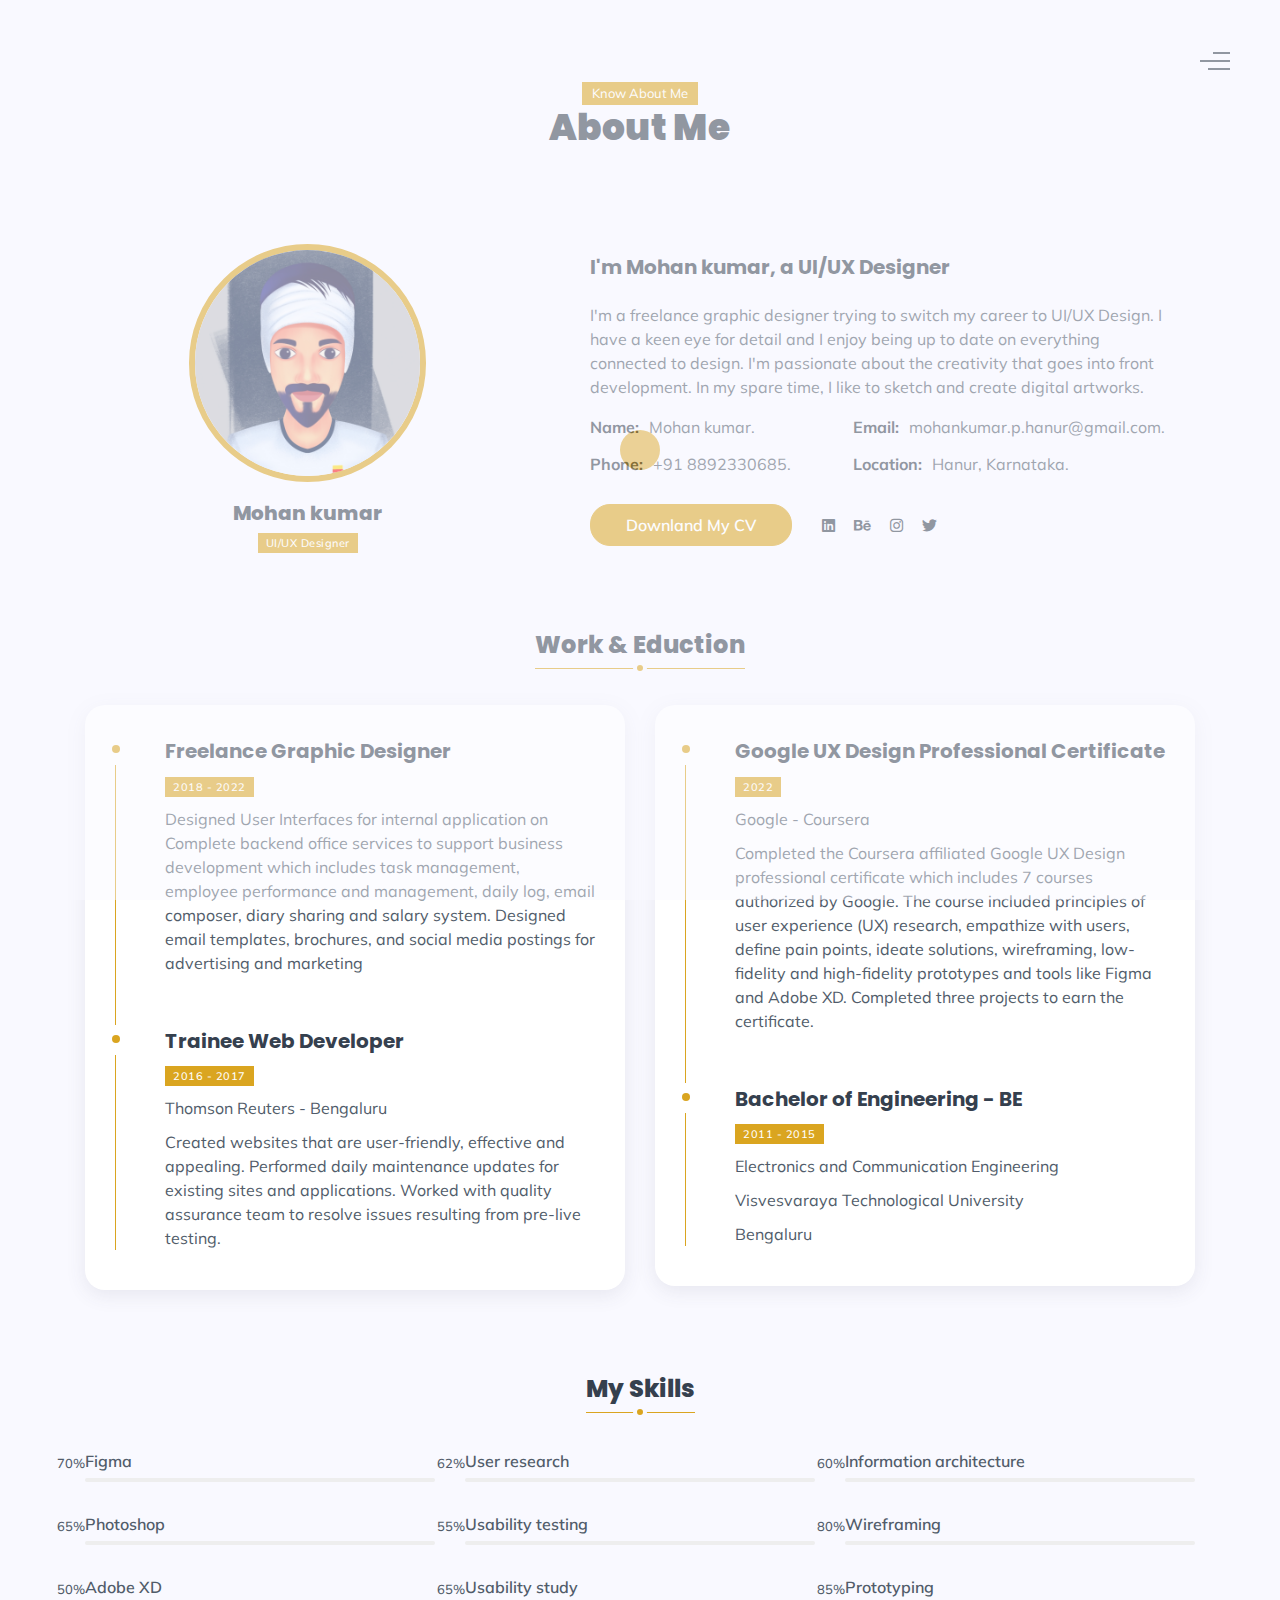
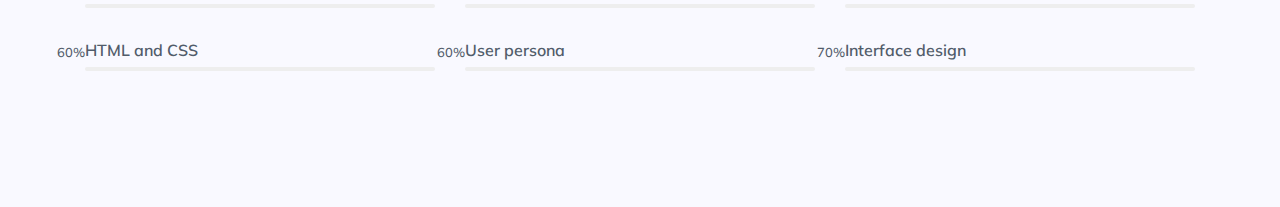
==== commit 5c8c790c: "Updated about page" ====
--- a/about.html
+++ b/about.html
@@ -72,7 +72,7 @@
                 <div class="col-lg-5">
                     <div class="row">
                         <div class="profile">
-                            <img src="assets/img/bg/profile.jpg" alt="mohan">
+                            <img src="assets/img/bg/profile.jpg" alt="mohan kumar">
 
                         </div>
                         <div class="follow">
@@ -389,4 +389,4 @@
 
 </body>
 
-</html>+</html>
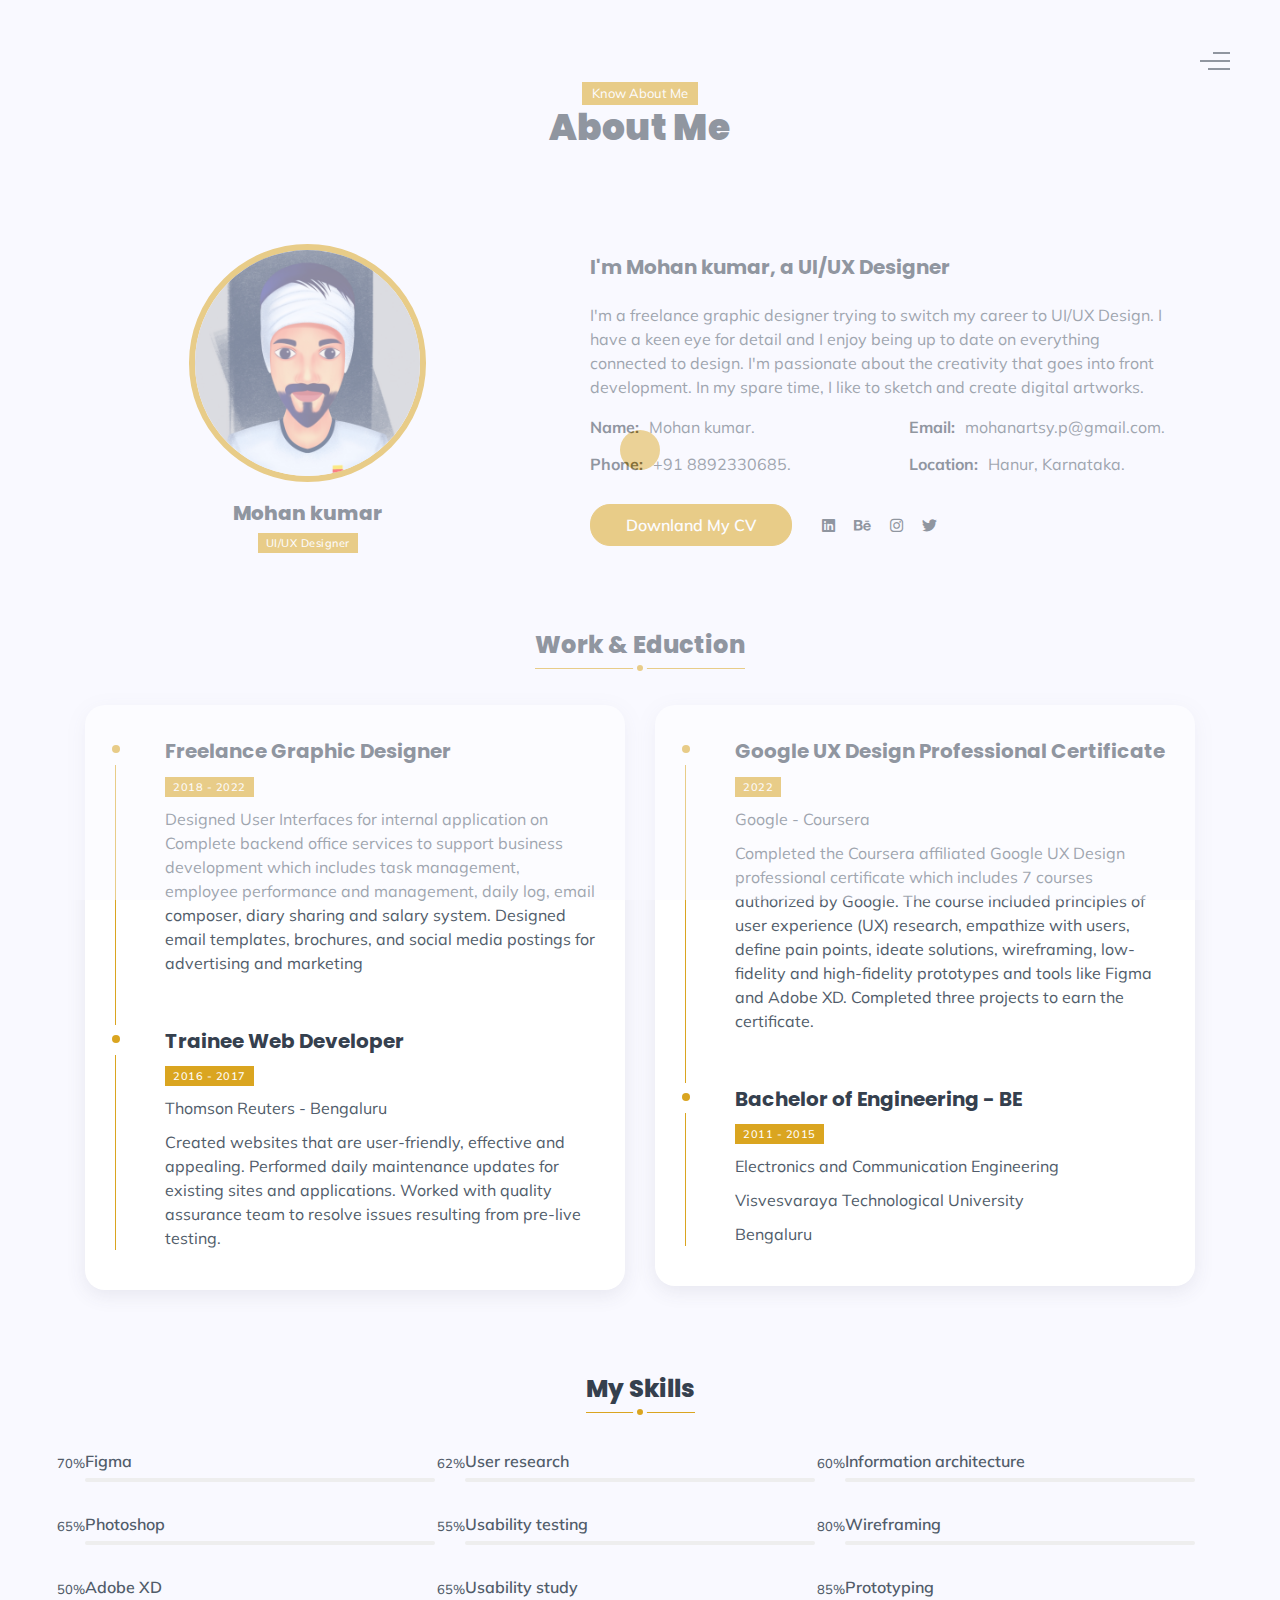
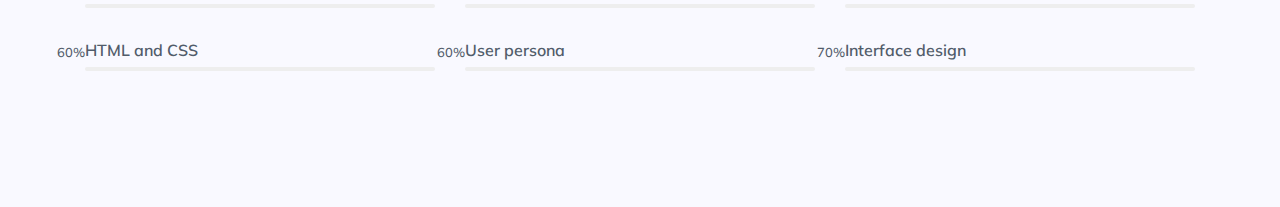
==== commit abd945ea: "Updated About" ====
--- a/about.html
+++ b/about.html
@@ -120,7 +120,7 @@
                                 
                             </ul>
                             <ul class="liste">
-                                <li><span>Email:</span>mohankumar.p.hanur@gmail.com.</li>
+                                <li><span>Email:</span>mohanartsy.p@gmail.com.</li>
                                 <li><span>Location:</span>Hanur, Karnataka.</li>
                                
                             </ul>
@@ -128,7 +128,7 @@
                         <div class="g-bottom">
                             <a href="assets/pdf/Mohan_kumar_cv.pdf" class="btn-custom"  download>Downland My CV</a>
                             <ul class="social-icons  list-inline">
-                                <li><a href="https://www.linkedin.com/in/mohan-kumar-p-51710995/" target="_blank"><i class="fab fa-linkedin"></i></a></li>
+                                <li><a href="https://www.linkedin.com/in/mohanartsy/" target="_blank"><i class="fab fa-linkedin"></i></a></li>
                                 <li><a href="https://www.behance.net/mohanartsy" target="_blank"><i class="fab fa-behance"></i></a></li>
                                 <li><a href="https://www.instagram.com/mohanartsy/" target="_blank"><i class="fab fa-instagram"></i></a></li>
                                 
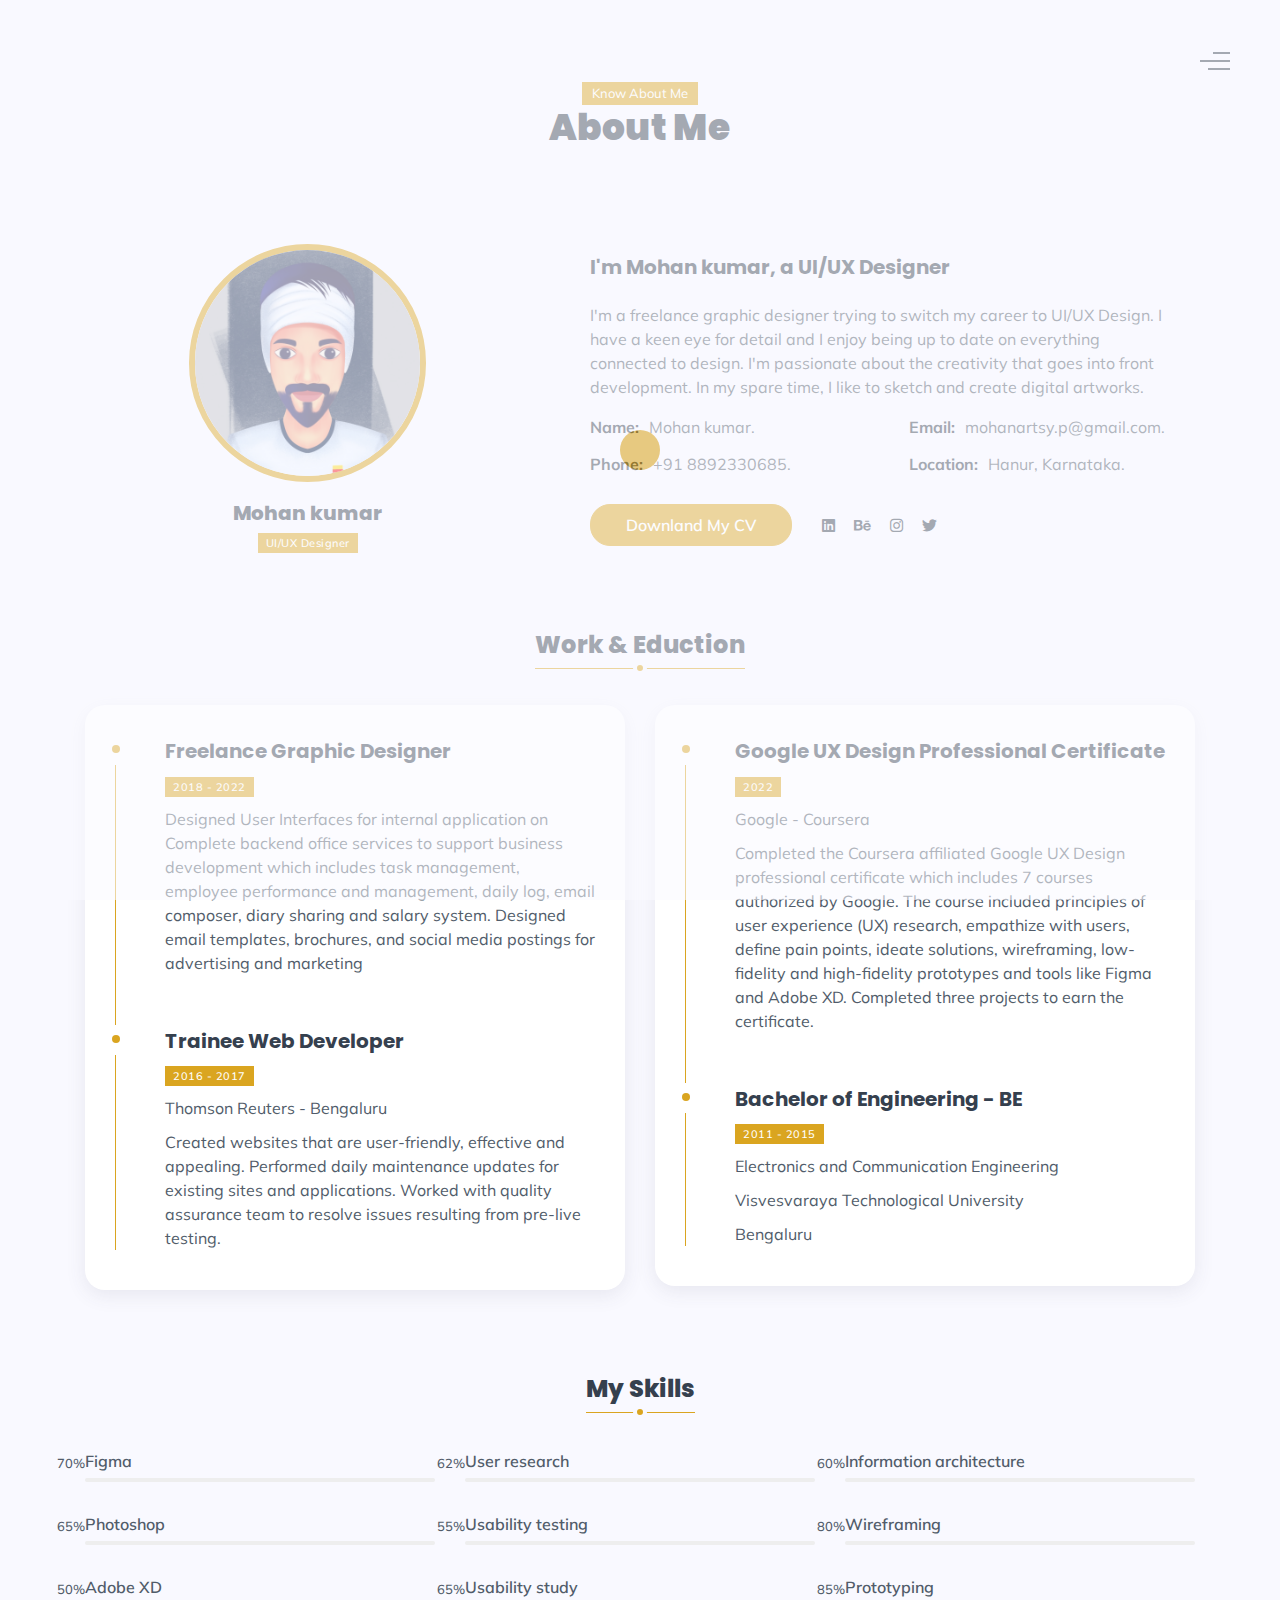
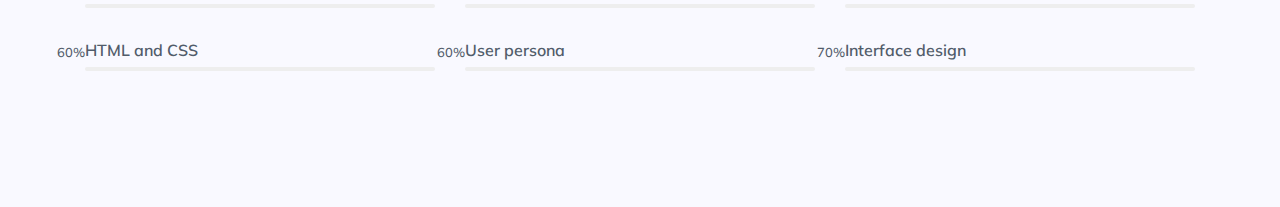
==== commit 4cc1ac79: "updated" ====
--- a/about.html
+++ b/about.html
@@ -126,7 +126,7 @@
                             </ul>
                         </div>
                         <div class="g-bottom">
-                            <a href="assets/pdf/Mohan_kumar_cv.pdf" class="btn-custom"  download>Downland My CV</a>
+                            <a href="assets/pdf/Mohan_kumar_resume.pdf" class="btn-custom"  download>Downland My CV</a>
                             <ul class="social-icons  list-inline">
                                 <li><a href="https://www.linkedin.com/in/mohanartsy/" target="_blank"><i class="fab fa-linkedin"></i></a></li>
                                 <li><a href="https://www.behance.net/mohanartsy" target="_blank"><i class="fab fa-behance"></i></a></li>
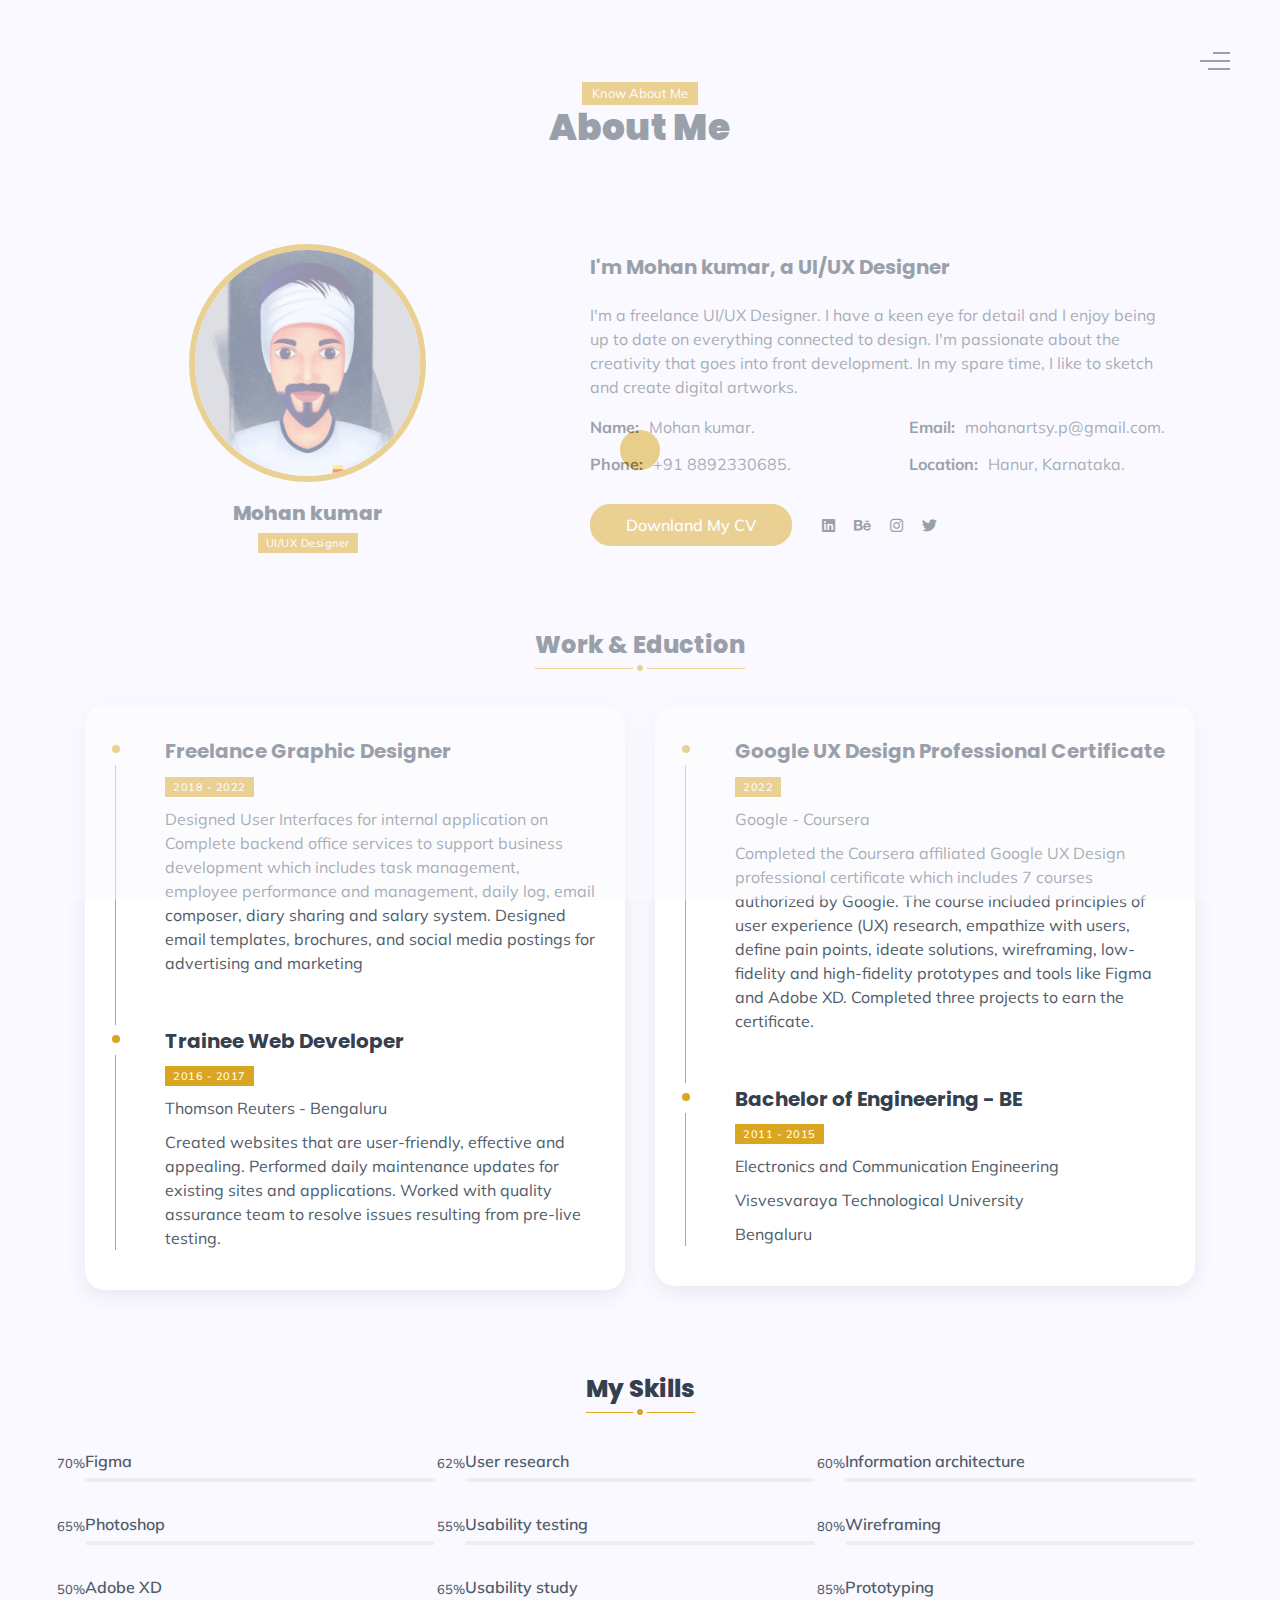
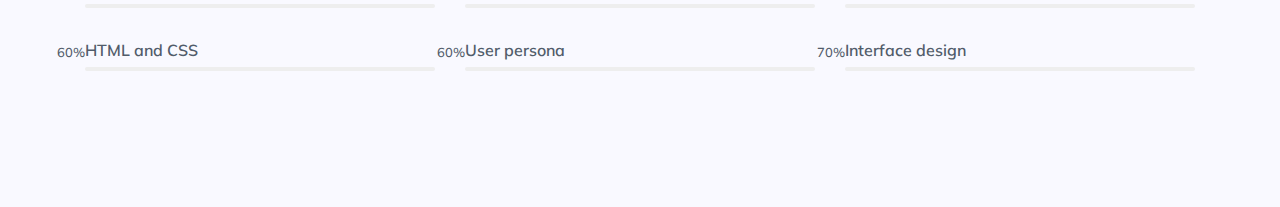
==== commit b8c360b2: "Update about.html" ====
--- a/about.html
+++ b/about.html
@@ -110,7 +110,7 @@
                 <div class="col-lg-7 ">
                     <div class="about-info">
                         <h5>I'm Mohan kumar, a UI/UX Designer</h5>
-                        <p>I'm a freelance graphic designer trying to switch my career to UI/UX Design. 
+                        <p>I'm a freelance UI/UX Designer. 
                         I have a keen eye for detail and I enjoy being up to date on everything connected to design. I'm passionate about the creativity that goes into front development. 
                         In my spare time, I like to sketch and create digital artworks.</p>
                         <div class="g-listes">
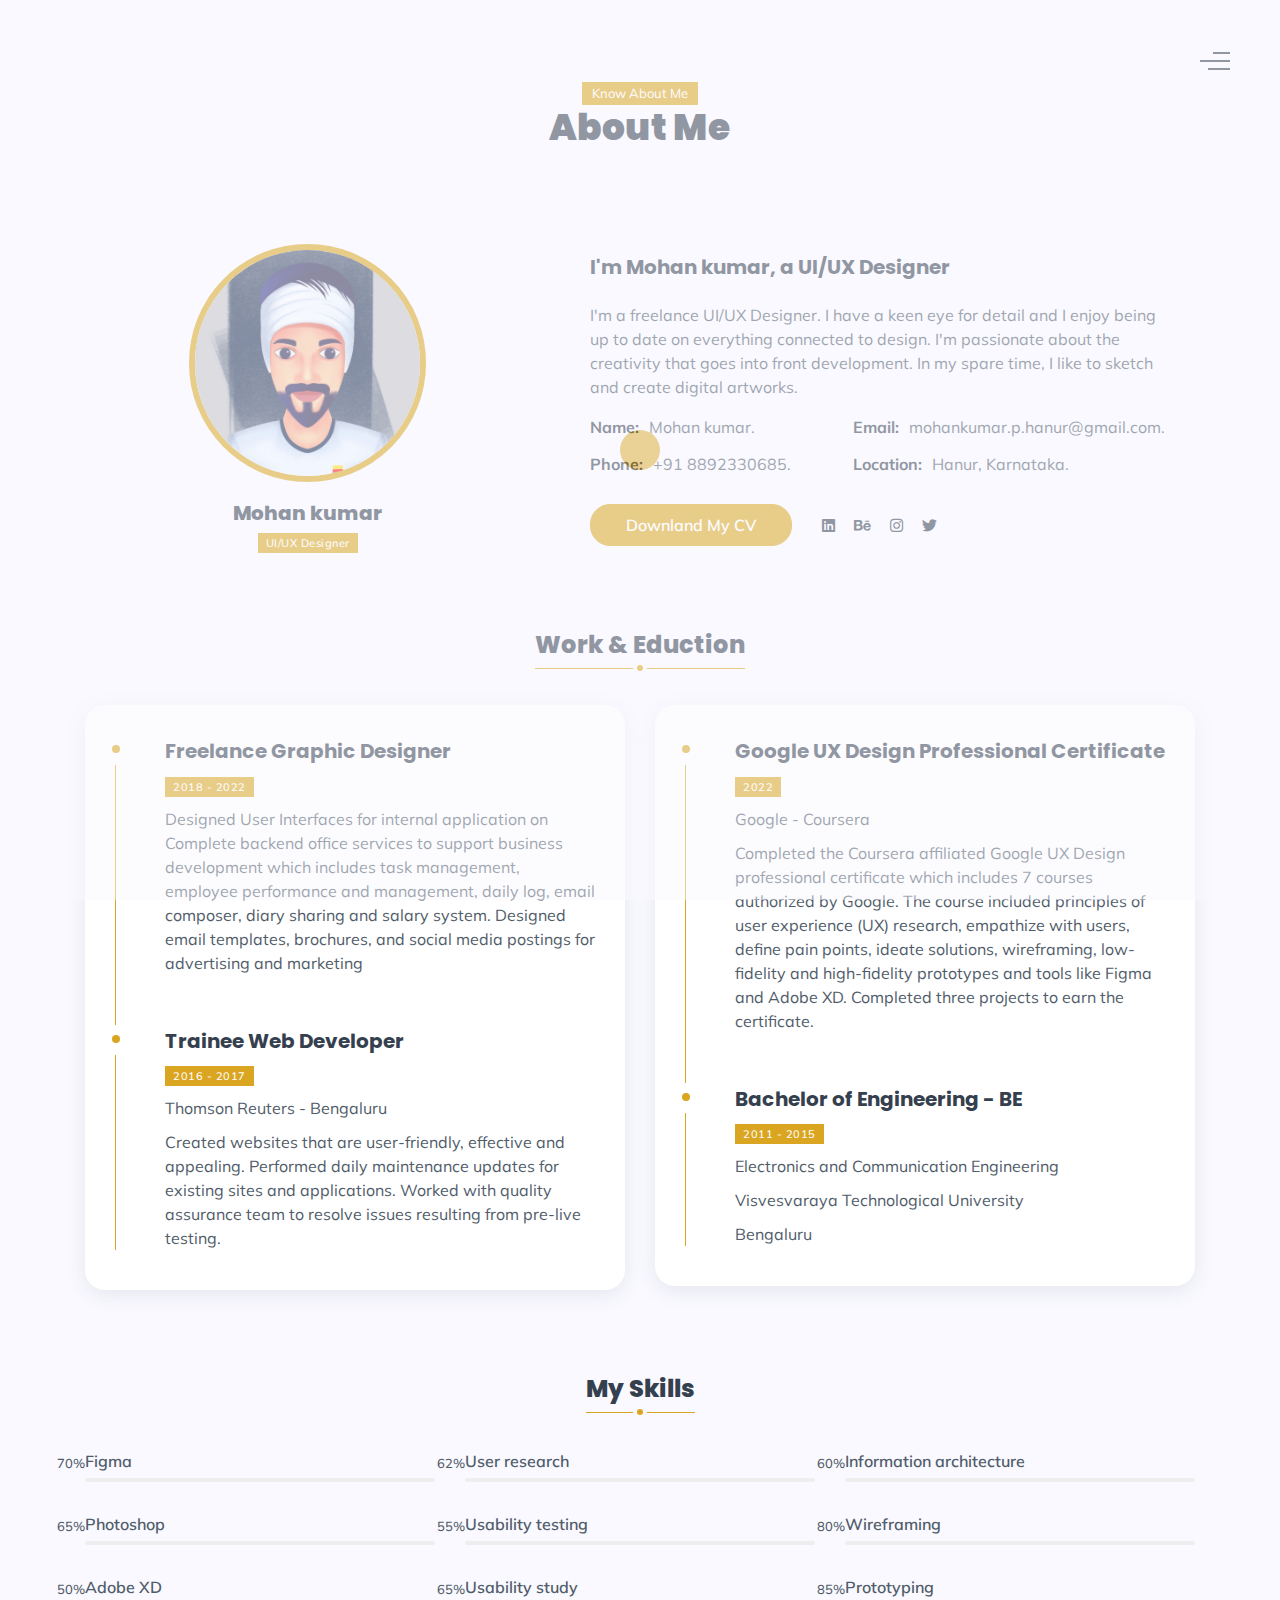
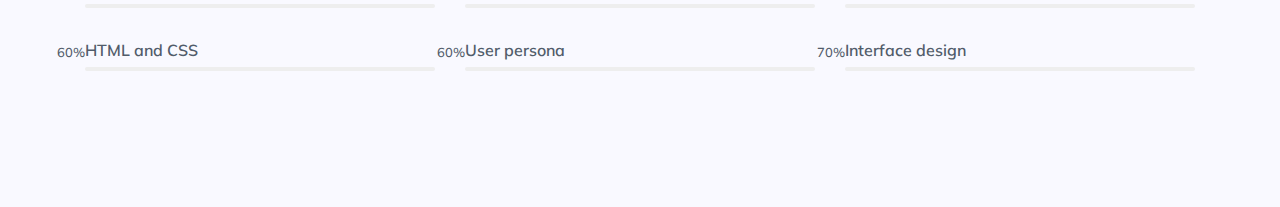
==== commit 1b1fb53a: "Update about.html" ====
--- a/about.html
+++ b/about.html
@@ -120,7 +120,7 @@
                                 
                             </ul>
                             <ul class="liste">
-                                <li><span>Email:</span>mohanartsy.p@gmail.com.</li>
+                                <li><span>Email:</span>mohankumar.p.hanur@gmail.com.</li>
                                 <li><span>Location:</span>Hanur, Karnataka.</li>
                                
                             </ul>
